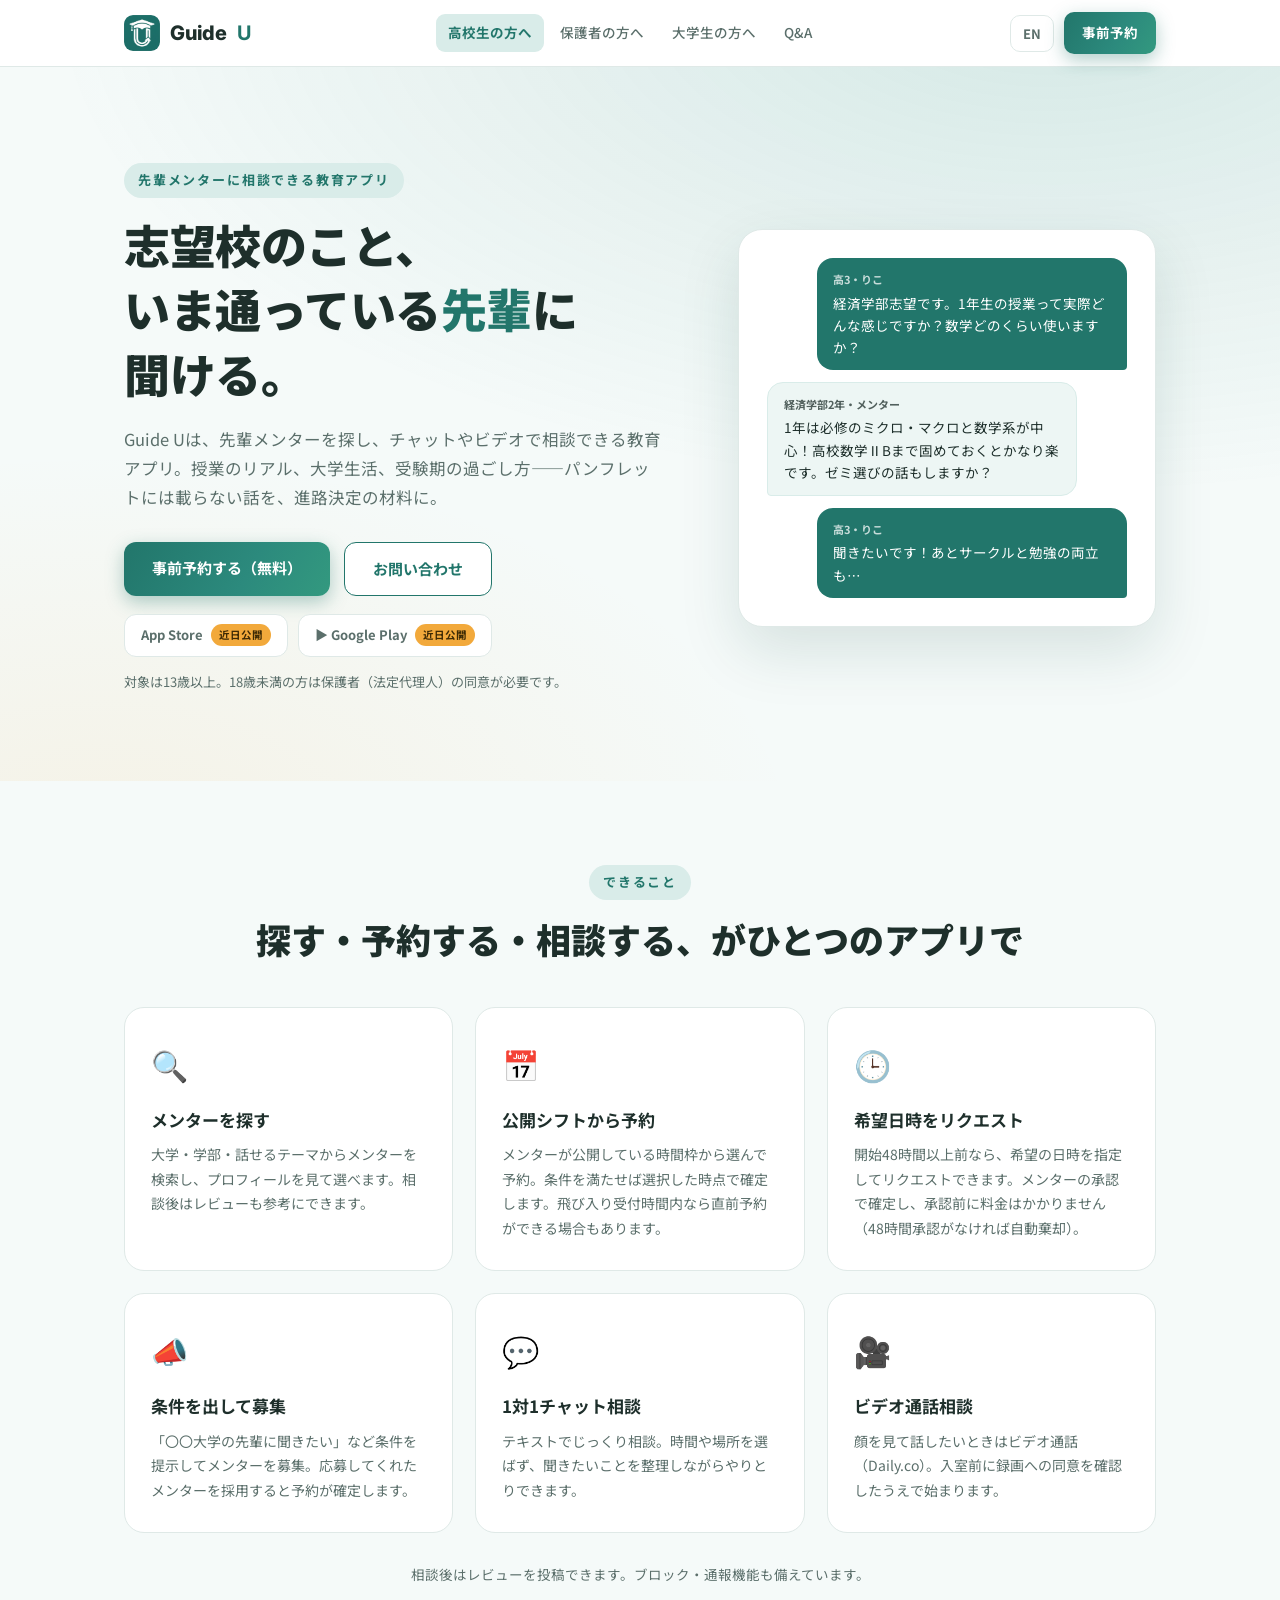
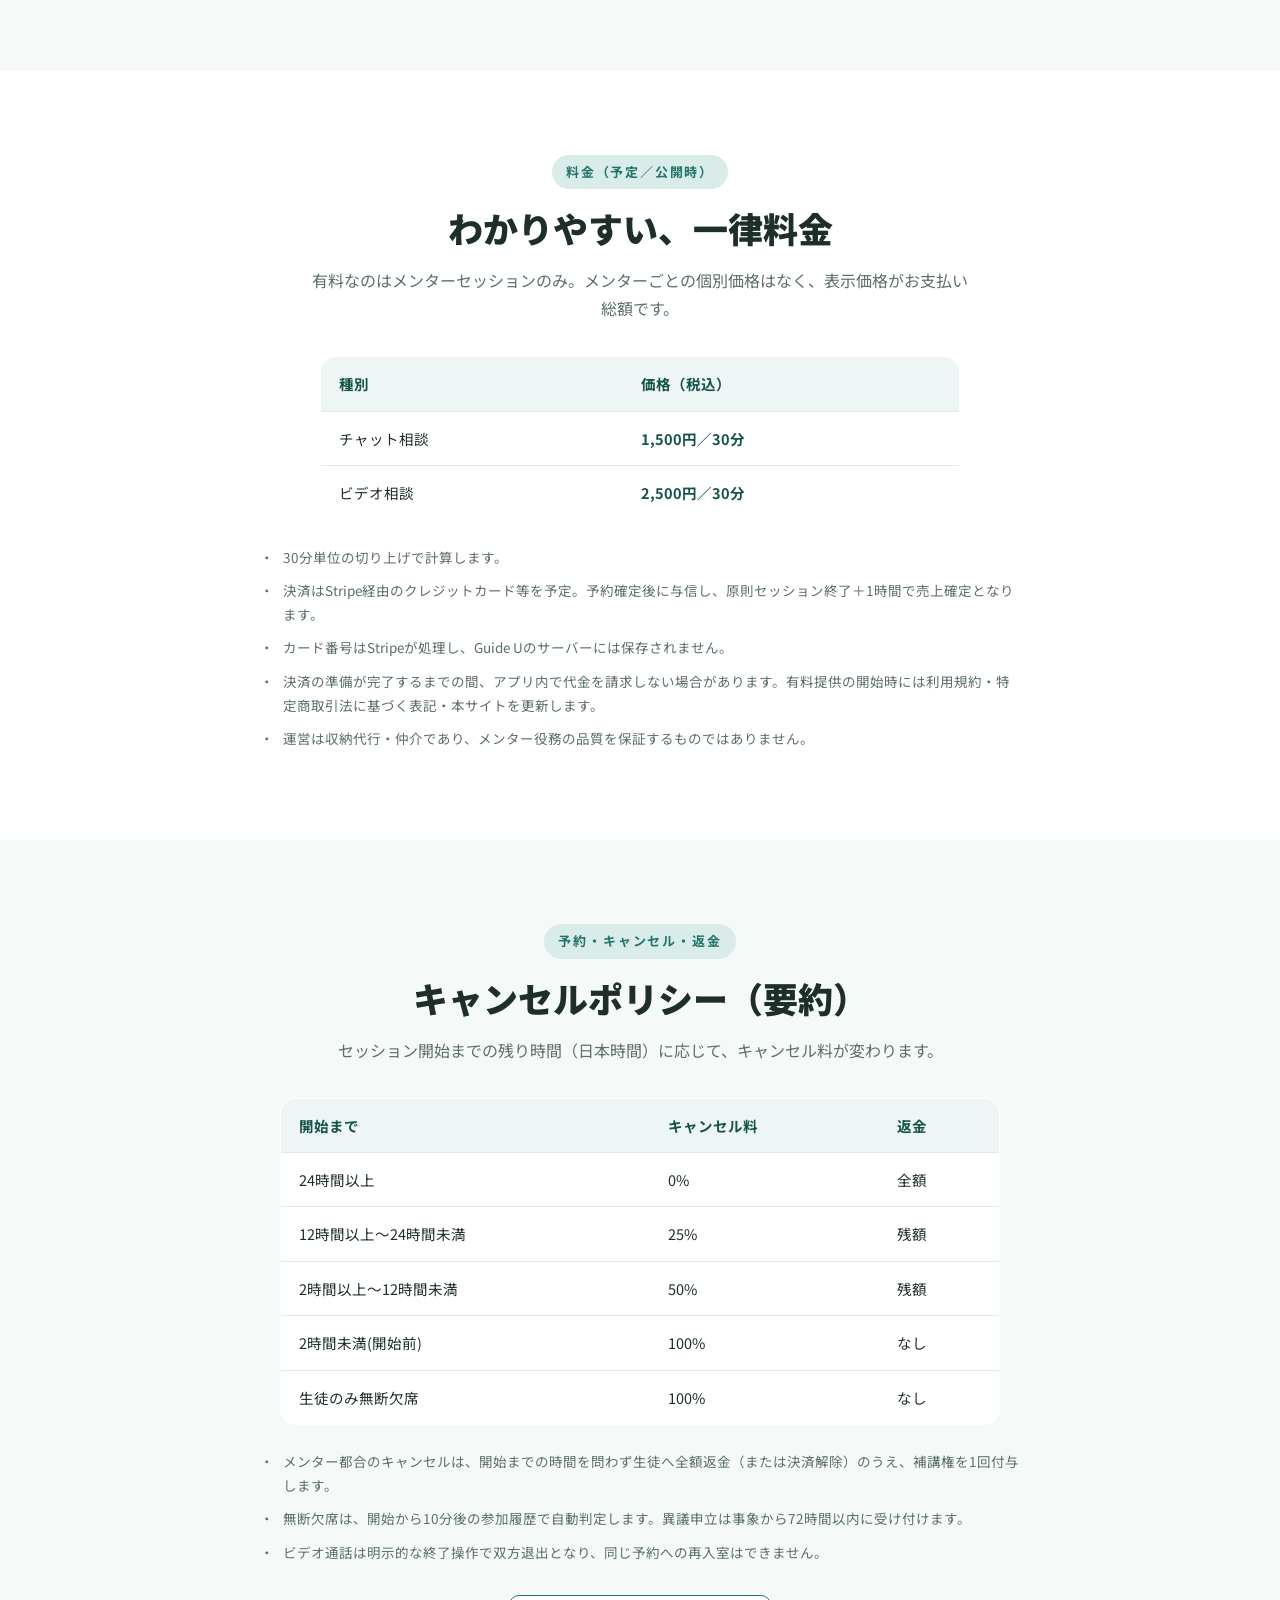
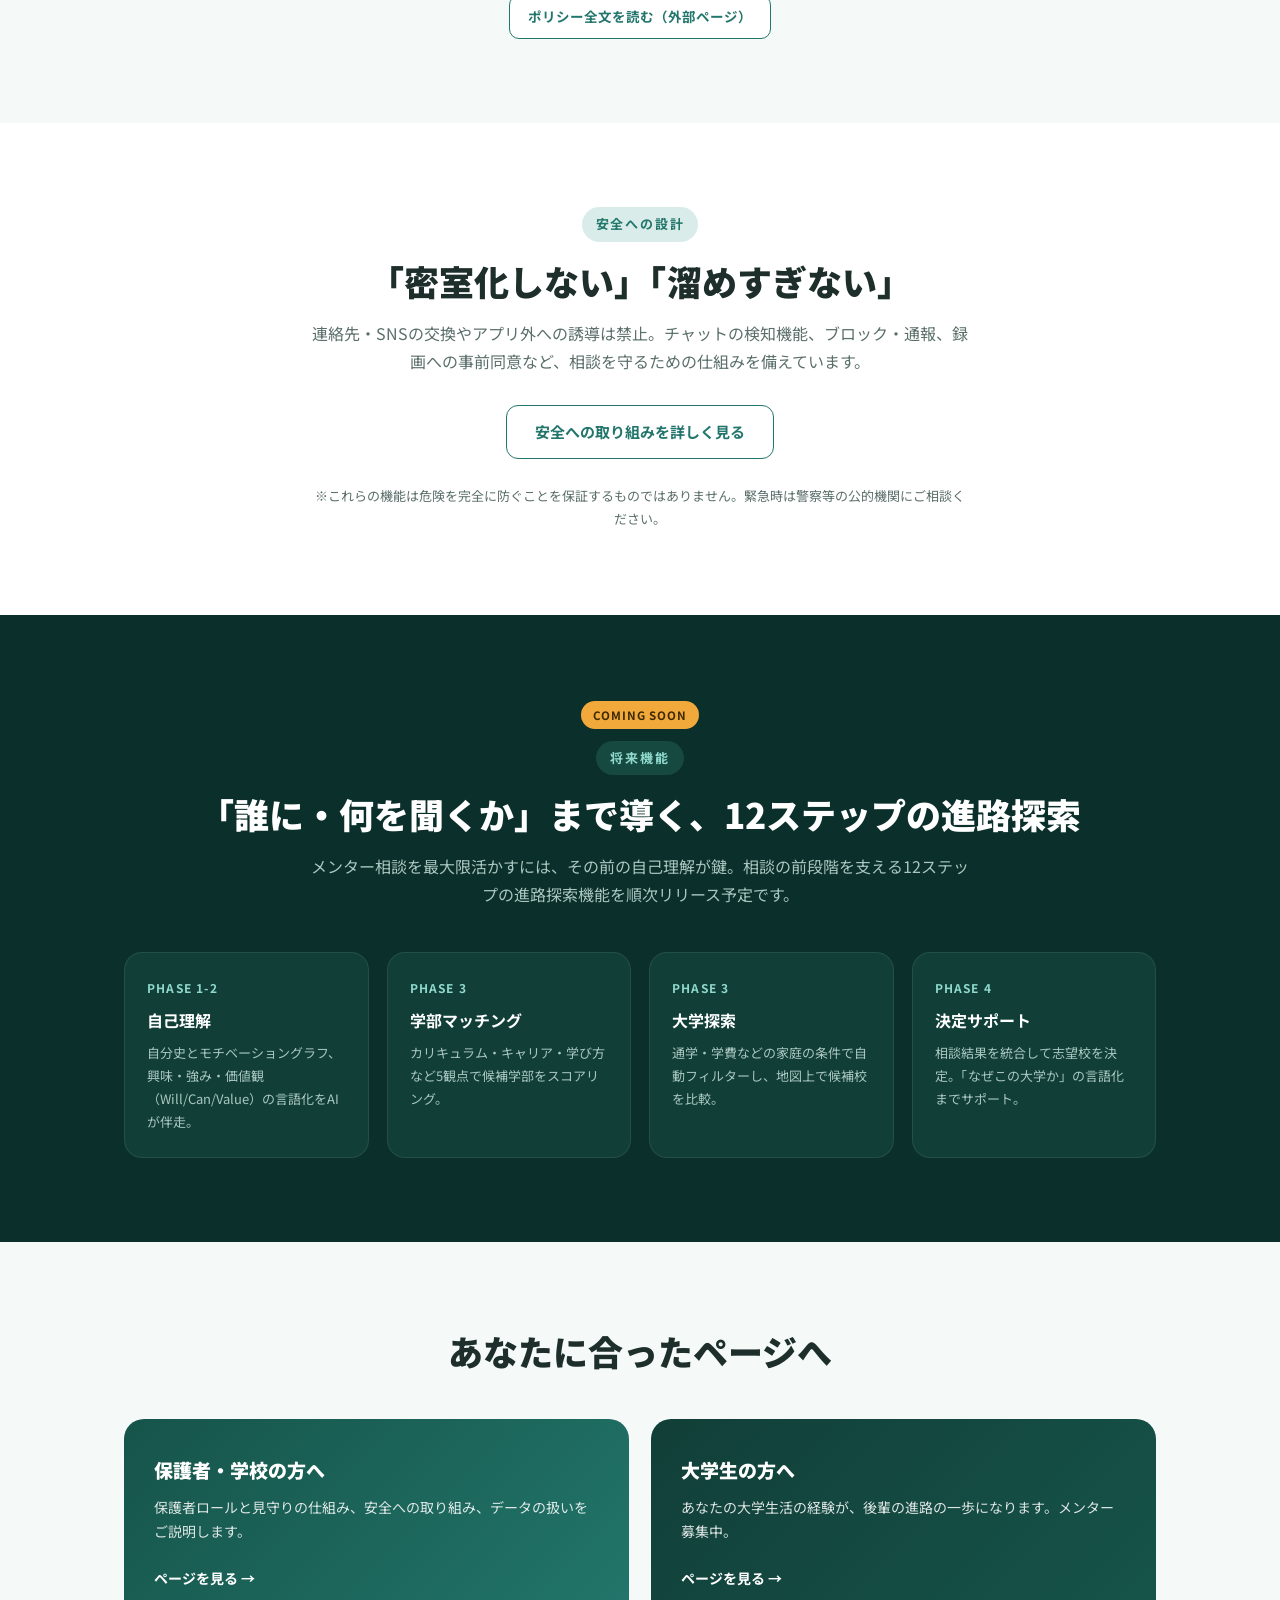
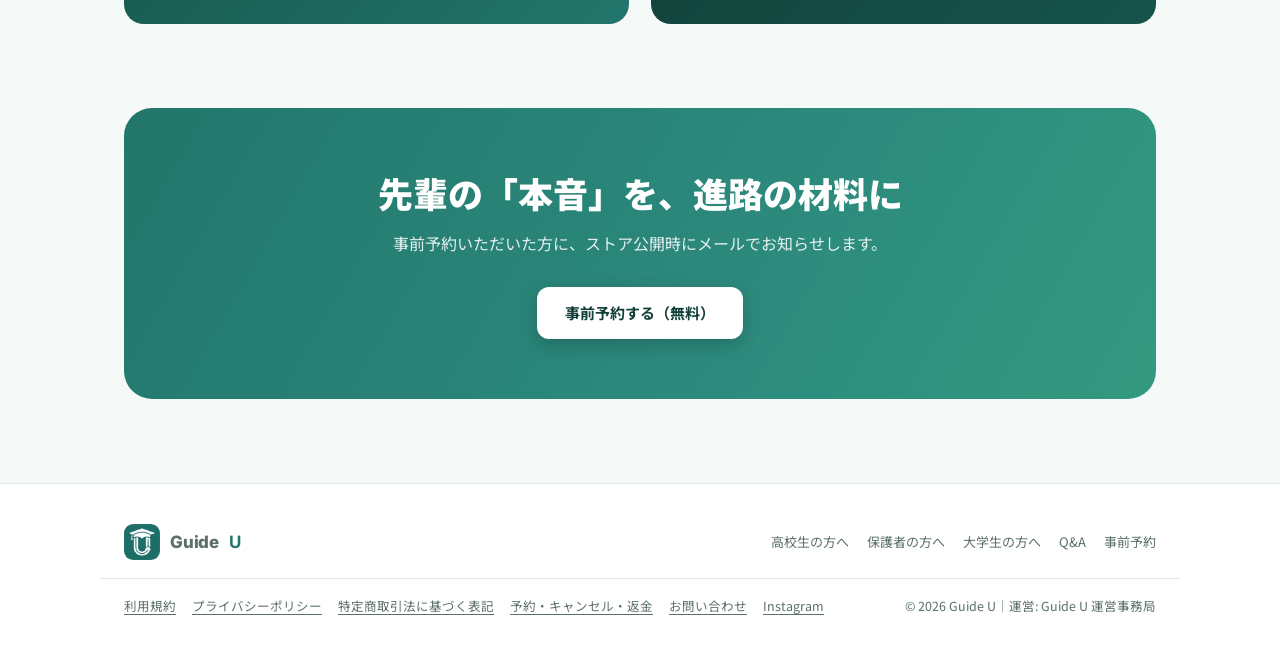
==== index.html @ 827cbf78 "Update index.html" ====
<!DOCTYPE html>
<html lang="ja">
<head>
<meta charset="UTF-8">
<meta name="viewport" content="width=device-width, initial-scale=1.0">
<title>Guide U — 先輩メンターに、チャットやビデオで相談できる</title>
<meta name="description" content="Guide Uは、先輩メンターを探し、チャットやビデオで相談できる教育アプリ。志望校のリアルを、いま通っている先輩に聞ける。">
<link rel="icon" href="assets/icon.png">
<link rel="preconnect" href="https://fonts.googleapis.com">
<link href="https://fonts.googleapis.com/css2?family=Inter:wght@400;600;700;800&family=Noto+Sans+JP:wght@400;500;700;900&display=swap" rel="stylesheet">
<link rel="stylesheet" href="assets/site.css">
<script src="assets/config.js"></script>
<style>
.chat{display:flex;flex-direction:column;gap:12px}
.bubble{max-width:86%;padding:12px 16px;border-radius:16px;font-size:13.5px;line-height:1.65}
.bubble.q{align-self:flex-end;background:var(--teal);color:#fff;border-bottom-right-radius:4px}
.bubble.a{align-self:flex-start;background:var(--teal-50);border:1px solid var(--teal-100);border-bottom-left-radius:4px}
.bubble .who{display:block;font-size:11px;font-weight:700;margin-bottom:3px;opacity:.75}
.audience{display:grid;grid-template-columns:1fr 1fr;gap:22px;margin-top:44px;text-align:left}
.aud-card{border-radius:20px;padding:34px 30px;color:#fff;display:flex;flex-direction:column;gap:8px;transition:.2s}
.aud-card:hover{transform:translateY(-4px)}
.aud-card h3{font-size:19px;font-weight:900}
.aud-card p{font-size:14px;opacity:.85;margin-bottom:14px}
.aud-card .go{font-weight:700;font-size:14px;margin-top:auto}
@media(max-width:700px){.audience{grid-template-columns:1fr}}
</style>
</head>
<body>

<nav>
  <div class="nav-in">
    <a href="index.html" class="logo"><img src="assets/icon.png" alt="Guide U" onerror="this.style.display='none'">Guide <b>U</b></a>
    <div class="nav-links">
      <a href="index.html" class="current" data-i18n="nav_student">高校生の方へ</a>
      <a href="parents.html" data-i18n="nav_parent">保護者の方へ</a>
      <a href="mentor.html" data-i18n="nav_mentor">大学生の方へ</a>
      <a href="faq.html" data-i18n="nav_faq">Q&amp;A</a>
    </div>
    <div class="nav-cta">
      <button class="lang-btn" id="langToggle" onclick="toggleLang()">EN</button>
      <a href="register.html" class="btn btn-primary btn-sm" data-i18n="nav_register">事前予約</a>
    </div>
  </div>
</nav>

<header class="hero">
  <div class="wrap hero-grid">
    <div>
      <span class="kicker" data-i18n="hero_kicker">先輩メンターに相談できる教育アプリ</span>
      <h1 data-i18n="hero_title">志望校のこと、<br>いま通っている<em>先輩</em>に<br>聞ける。</h1>
      <p class="sub" data-i18n="hero_sub">Guide Uは、先輩メンターを探し、チャットやビデオで相談できる教育アプリ。授業のリアル、大学生活、受験期の過ごし方——パンフレットには載らない話を、進路決定の材料に。</p>
      <div class="hero-btns">
        <a href="register.html" class="btn btn-primary" data-i18n="hero_cta1">事前予約する（無料）</a>
        <a href="#" data-form="qa" class="btn btn-ghost" data-i18n="hero_cta2">お問い合わせ</a>
      </div>
      <div class="store-chips">
        <span class="store-chip"> App Store<span class="soon" data-i18n="soon1">近日公開</span></span>
        <span class="store-chip">▶ Google Play<span class="soon" data-i18n="soon2">近日公開</span></span>
      </div>
      <p class="hero-note" data-i18n="hero_note">対象は13歳以上。18歳未満の方は保護者（法定代理人）の同意が必要です。</p>
    </div>
    <div class="hero-visual">
      <div class="chat">
        <div class="bubble q"><span class="who" data-i18n="ch_q1w">高3・りこ</span><span data-i18n="ch_q1">経済学部志望です。1年生の授業って実際どんな感じですか？数学どのくらい使いますか？</span></div>
        <div class="bubble a"><span class="who" data-i18n="ch_a1w">経済学部2年・メンター</span><span data-i18n="ch_a1">1年は必修のミクロ・マクロと数学系が中心！高校数学ⅡBまで固めておくとかなり楽です。ゼミ選びの話もしますか？</span></div>
        <div class="bubble q"><span class="who" data-i18n="ch_q2w">高3・りこ</span><span data-i18n="ch_q2">聞きたいです！あとサークルと勉強の両立も…</span></div>
      </div>
    </div>
  </div>
</header>

<section id="features">
  <div class="wrap center">
    <span class="kicker" data-i18n="ft_kicker">できること</span>
    <h2 data-i18n="ft_title">探す・予約する・相談する、がひとつのアプリで</h2>
    <div class="cards">
      <div class="card"><div class="ico">🔍</div><h3 data-i18n="ft1_t">メンターを探す</h3><p data-i18n="ft1_b">大学・学部・話せるテーマからメンターを検索し、プロフィールを見て選べます。相談後はレビューも参考にできます。</p></div>
      <div class="card"><div class="ico">📅</div><h3 data-i18n="ft2_t">公開シフトから予約</h3><p data-i18n="ft2_b">メンターが公開している時間枠から選んで予約。条件を満たせば選択した時点で確定します。飛び入り受付時間内なら直前予約ができる場合もあります。</p></div>
      <div class="card"><div class="ico">🕒</div><h3 data-i18n="ft3_t">希望日時をリクエスト</h3><p data-i18n="ft3_b">開始48時間以上前なら、希望の日時を指定してリクエストできます。メンターの承認で確定し、承認前に料金はかかりません（48時間承認がなければ自動棄却）。</p></div>
      <div class="card"><div class="ico">📣</div><h3 data-i18n="ft4_t">条件を出して募集</h3><p data-i18n="ft4_b">「〇〇大学の先輩に聞きたい」など条件を提示してメンターを募集。応募してくれたメンターを採用すると予約が確定します。</p></div>
      <div class="card"><div class="ico">💬</div><h3 data-i18n="ft5_t">1対1チャット相談</h3><p data-i18n="ft5_b">テキストでじっくり相談。時間や場所を選ばず、聞きたいことを整理しながらやりとりできます。</p></div>
      <div class="card"><div class="ico">🎥</div><h3 data-i18n="ft6_t">ビデオ通話相談</h3><p data-i18n="ft6_b">顔を見て話したいときはビデオ通話（Daily.co）。入室前に録画への同意を確認したうえで始まります。</p></div>
    </div>
    <p class="lead center" style="margin:30px auto 0;font-size:13.5px" data-i18n="ft_note">相談後はレビューを投稿できます。ブロック・通報機能も備えています。</p>
  </div>
</section>

<section id="pricing" style="background:#fff">
  <div class="wrap center">
    <span class="kicker" data-i18n="pr_kicker">料金（予定／公開時）</span>
    <h2 data-i18n="pr_title">わかりやすい、一律料金</h2>
    <p class="lead" data-i18n="pr_lead">有料なのはメンターセッションのみ。メンターごとの個別価格はなく、表示価格がお支払い総額です。</p>
    <div class="tbl-wrap" style="max-width:640px;margin-left:auto;margin-right:auto">
      <table class="tbl">
        <tr><th data-i18n="pr_h1">種別</th><th data-i18n="pr_h2">価格（税込）</th></tr>
        <tr><td data-i18n="pr_r1">チャット相談</td><td class="em" data-i18n="pr_r1v">1,500円／30分</td></tr>
        <tr><td data-i18n="pr_r2">ビデオ相談</td><td class="em" data-i18n="pr_r2v">2,500円／30分</td></tr>
      </table>
    </div>
    <ul class="notes">
      <li data-i18n="pr_n1">30分単位の切り上げで計算します。</li>
      <li data-i18n="pr_n2">決済はStripe経由のクレジットカード等を予定。予約確定後に与信し、原則セッション終了＋1時間で売上確定となります。</li>
      <li data-i18n="pr_n3">カード番号はStripeが処理し、Guide Uのサーバーには保存されません。</li>
      <li data-i18n="pr_n4">決済の準備が完了するまでの間、アプリ内で代金を請求しない場合があります。有料提供の開始時には利用規約・特定商取引法に基づく表記・本サイトを更新します。</li>
      <li data-i18n="pr_n5">運営は収納代行・仲介であり、メンター役務の品質を保証するものではありません。</li>
    </ul>
  </div>
</section>

<section id="cancel">
  <div class="wrap center">
    <span class="kicker" data-i18n="cn_kicker">予約・キャンセル・返金</span>
    <h2 data-i18n="cn_title">キャンセルポリシー（要約）</h2>
    <p class="lead" data-i18n="cn_lead">セッション開始までの残り時間（日本時間）に応じて、キャンセル料が変わります。</p>
    <div class="tbl-wrap" style="max-width:720px;margin-left:auto;margin-right:auto">
      <table class="tbl">
        <tr><th data-i18n="cn_h1">開始まで</th><th data-i18n="cn_h2">キャンセル料</th><th data-i18n="cn_h3">返金</th></tr>
        <tr><td data-i18n="cn_r1">24時間以上</td><td data-i18n="cn_r1a">0%</td><td data-i18n="cn_r1b">全額</td></tr>
        <tr><td data-i18n="cn_r2">12時間以上〜24時間未満</td><td data-i18n="cn_r2a">25%</td><td data-i18n="cn_r2b">残額</td></tr>
        <tr><td data-i18n="cn_r3">2時間以上〜12時間未満</td><td data-i18n="cn_r3a">50%</td><td data-i18n="cn_r3b">残額</td></tr>
        <tr><td data-i18n="cn_r4">2時間未満(開始前)</td><td data-i18n="cn_r4a">100%</td><td data-i18n="cn_r4b">なし</td></tr>
        <tr><td data-i18n="cn_r5">生徒のみ無断欠席</td><td data-i18n="cn_r5a">100%</td><td data-i18n="cn_r5b">なし</td></tr>
      </table>
    </div>
    <ul class="notes">
      <li data-i18n="cn_n1">メンター都合のキャンセルは、開始までの時間を問わず生徒へ全額返金（または決済解除）のうえ、補講権を1回付与します。</li>
      <li data-i18n="cn_n2">無断欠席は、開始から10分後の参加履歴で自動判定します。異議申立は事象から72時間以内に受け付けます。</li>
      <li data-i18n="cn_n3">ビデオ通話は明示的な終了操作で双方退出となり、同じ予約への再入室はできません。</li>
    </ul>
    <div style="margin-top:26px">
      <a href="#" data-form="booking" class="btn btn-ghost btn-sm" data-i18n="cn_link">ポリシー全文を読む（外部ページ）</a>
    </div>
  </div>
</section>

<section id="safety-brief" style="background:#fff">
  <div class="wrap center">
    <span class="kicker" data-i18n="sf_kicker">安全への設計</span>
    <h2 data-i18n="sf_title">「密室化しない」「溜めすぎない」</h2>
    <p class="lead" data-i18n="sf_lead">連絡先・SNSの交換やアプリ外への誘導は禁止。チャットの検知機能、ブロック・通報、録画への事前同意など、相談を守るための仕組みを備えています。</p>
    <div style="margin-top:30px">
      <a href="parents.html#safety" class="btn btn-ghost" data-i18n="sf_link">安全への取り組みを詳しく見る</a>
    </div>
    <p class="lead center" style="margin:26px auto 0;font-size:13px" data-i18n="sf_note">※これらの機能は危険を完全に防ぐことを保証するものではありません。緊急時は警察等の公的機関にご相談ください。</p>
  </div>
</section>

<section class="future on-dark" id="future">
  <div class="wrap center">
    <span class="future-badge">COMING SOON</span><br>
    <span class="kicker" data-i18n="fu_kicker">将来機能</span>
    <h2 data-i18n="fu_title">「誰に・何を聞くか」まで導く、12ステップの進路探索</h2>
    <p class="lead" data-i18n="fu_lead">メンター相談を最大限活かすには、その前の自己理解が鍵。相談の前段階を支える12ステップの進路探索機能を順次リリース予定です。</p>
    <div class="fgrid">
      <div class="fitem"><div class="tag">PHASE 1-2</div><h3 data-i18n="fu1_t">自己理解</h3><p data-i18n="fu1_b">自分史とモチベーショングラフ、興味・強み・価値観（Will/Can/Value）の言語化をAIが伴走。</p></div>
      <div class="fitem"><div class="tag">PHASE 3</div><h3 data-i18n="fu2_t">学部マッチング</h3><p data-i18n="fu2_b">カリキュラム・キャリア・学び方など5観点で候補学部をスコアリング。</p></div>
      <div class="fitem"><div class="tag">PHASE 3</div><h3 data-i18n="fu3_t">大学探索</h3><p data-i18n="fu3_b">通学・学費などの家庭の条件で自動フィルターし、地図上で候補校を比較。</p></div>
      <div class="fitem"><div class="tag">PHASE 4</div><h3 data-i18n="fu4_t">決定サポート</h3><p data-i18n="fu4_b">相談結果を統合して志望校を決定。「なぜこの大学か」の言語化までサポート。</p></div>
    </div>
  </div>
</section>

<section id="audience">
  <div class="wrap center">
    <h2 data-i18n="aud_title">あなたに合ったページへ</h2>
    <div class="audience">
      <a href="parents.html" class="aud-card" style="background:linear-gradient(135deg,#16544a,#22766B)">
        <h3 data-i18n="aud1_t">保護者・学校の方へ</h3>
        <p data-i18n="aud1_b">保護者ロールと見守りの仕組み、安全への取り組み、データの扱いをご説明します。</p>
        <span class="go" data-i18n="aud_go">ページを見る →</span>
      </a>
      <a href="mentor.html" class="aud-card" style="background:linear-gradient(135deg,#113f38,#16544a)">
        <h3 data-i18n="aud2_t">大学生の方へ</h3>
        <p data-i18n="aud2_b">あなたの大学生活の経験が、後輩の進路の一歩になります。メンター募集中。</p>
        <span class="go" data-i18n="aud_go2">ページを見る →</span>
      </a>
    </div>
  </div>
</section>

<section style="padding-top:0">
  <div class="wrap">
    <div class="cta-band">
      <h2 data-i18n="cta_title">先輩の「本音」を、進路の材料に</h2>
      <p data-i18n="cta_sub">事前予約いただいた方に、ストア公開時にメールでお知らせします。</p>
      <a href="register.html" class="btn btn-white" data-i18n="cta_btn">事前予約する（無料）</a>
    </div>
  </div>
</section>

<footer>
  <div class="wrap foot">
    <div class="logo" style="font-size:17px"><img src="assets/icon.png" alt="" onerror="this.style.display='none'">Guide <b>U</b></div>
    <div class="foot-links">
      <a href="index.html" data-i18n="f_student">高校生の方へ</a>
      <a href="parents.html" data-i18n="f_parent">保護者の方へ</a>
      <a href="mentor.html" data-i18n="f_mentor">大学生の方へ</a>
      <a href="faq.html">Q&amp;A</a>
      <a href="register.html" data-i18n="f_register">事前予約</a>
    </div>
  </div>
  <div class="foot-legal">
    <div class="links">
      <a href="#" data-form="terms" data-i18n="l_terms">利用規約</a>
      <a href="#" data-form="privacy" data-i18n="l_privacy">プライバシーポリシー</a>
      <a href="#" data-form="tokusho" data-i18n="l_tokusho">特定商取引法に基づく表記</a>
      <a href="#" data-form="booking" data-i18n="l_booking">予約・キャンセル・返金</a>
      <a href="#" data-form="qa" data-i18n="l_contact">お問い合わせ</a>
      <a href="#" data-form="instagram">Instagram</a>
    </div>
    <div data-i18n="f_c">© 2026 Guide U｜運営: Guide U 運営事務局</div>
  </div>
</footer>

<script>
window.I18N_EN = {
  nav_student:"For Students", nav_parent:"For Parents", nav_mentor:"For Mentors", nav_faq:"Q&A", nav_register:"Pre-register",
  hero_kicker:"An education app for consulting senpai mentors",
  hero_title:"Ask someone who's<br><em>actually there</em> —<br>about your dream school.",
  hero_sub:"Guide U is an education app for finding senpai mentors and consulting them by chat or video. Real classes, campus life, exam season — the stories brochures never tell, as material for your decision.",
  hero_cta1:"Pre-register (free)", hero_cta2:"Contact us",
  soon1:"Coming soon", soon2:"Coming soon",
  hero_note:"For ages 13+. Users under 18 need the consent of a parent or legal guardian.",
  ch_q1w:"Riko · Grade 12", ch_q1:"I want to study economics. What are first-year classes really like? How much math do you use?",
  ch_a1w:"Econ major, 2nd year · Mentor", ch_a1:"First year is mostly required micro/macro and math courses! Solid high-school math will make it much easier. Want to hear about choosing a seminar too?",
  ch_q2w:"Riko · Grade 12", ch_q2:"Yes please! And how you balance clubs and studying…",
  ft_kicker:"What you can do",
  ft_title:"Find, book, and consult — all in one app",
  ft1_t:"Find a mentor", ft1_b:"Search mentors by university, faculty, and topics, browse profiles, and check reviews from past consultations.",
  ft2_t:"Book from open slots", ft2_b:"Pick from time slots mentors have published. If conditions are met, your booking is confirmed the moment you select. Last-minute booking may be possible during walk-in hours.",
  ft3_t:"Request your own time", ft3_b:"48+ hours before the start, you can request a specific date and time. It's confirmed when the mentor approves — no charge before approval (auto-declined if unapproved for 48 hours).",
  ft4_t:"Post a request", ft4_b:"State your conditions — e.g. “I want to hear from a senpai at X University” — and recruit mentors. Hiring an applicant confirms the booking.",
  ft5_t:"1-on-1 chat", ft5_b:"Take your time consulting over text — anywhere, anytime, organizing your questions as you go.",
  ft6_t:"Video consultations", ft6_b:"When you want to talk face to face, use video calls (Daily.co). Calls start only after recording consent is confirmed before entry.",
  ft_note:"After a session you can post a review. Block and report functions are also built in.",
  pr_kicker:"Pricing (planned / at launch)",
  pr_title:"Simple, flat pricing",
  pr_lead:"Only mentor sessions are paid. There are no per-mentor prices, and the displayed price is the total you pay.",
  pr_h1:"Type", pr_h2:"Price (tax incl.)",
  pr_r1:"Chat consultation", pr_r1v:"¥1,500 / 30 min",
  pr_r2:"Video consultation", pr_r2v:"¥2,000 / 30 min",
  pr_n1:"Time is billed in 30-minute units, rounded up.",
  pr_n2:"Payment is planned via Stripe (credit card etc.). Authorization occurs after booking confirmation; the charge is finalized about 1 hour after the session ends, as a rule.",
  pr_n3:"Card numbers are processed by Stripe and never stored on Guide U servers.",
  pr_n4:"Until payment processing is ready, we may not charge fees in the app. When paid service begins, the Terms, the Commercial Transactions Act disclosure, and this site will be updated.",
  pr_n5:"Guide U acts as a payment collection agent and intermediary, and does not guarantee the quality of mentors' services.",
  cn_kicker:"Booking, cancellation & refunds",
  cn_title:"Cancellation policy (summary)",
  cn_lead:"Cancellation fees depend on the time remaining before the session starts (Japan time).",
  cn_h1:"Before start", cn_h2:"Cancellation fee", cn_h3:"Refund",
  cn_r1:"24 hours or more", cn_r1a:"0%", cn_r1b:"Full refund",
  cn_r2:"12 to 24 hours", cn_r2a:"25%", cn_r2b:"Remainder",
  cn_r3:"2 to 12 hours", cn_r3a:"50%", cn_r3b:"Remainder",
  cn_r4:"Under 2 hours (before start)", cn_r4a:"100%", cn_r4b:"None",
  cn_r5:"Student no-show", cn_r5a:"100%", cn_r5b:"None",
  cn_n1:"If a mentor cancels for their own reasons, the student receives a full refund (or payment release) plus one make-up session credit, regardless of how close to the start time.",
  cn_n2:"No-shows are determined automatically from attendance records 10 minutes after the start time. Disputes are accepted within 72 hours of the event.",
  cn_n3:"Video calls end for both parties with an explicit end action; re-entry to the same booking is not possible.",
  cn_link:"Read the full policy (external page)",
  sf_kicker:"Designed for safety",
  sf_title:"No closed rooms. No hoarding data.",
  sf_lead:"Exchanging contact details or SNS accounts and taking things outside the app are prohibited. Chat detection, block & report, and prior consent for recording help protect every consultation.",
  sf_link:"See our safety measures in detail",
  sf_note:"* These features do not guarantee complete prevention of harm. In an emergency, contact the police or other public authorities.",
  fu_kicker:"Future features",
  fu_title:"A 12-step journey that guides you to “who to ask, and what”",
  fu_lead:"Knowing yourself is the key to getting the most out of mentor consultations. A 12-step exploration feature supporting everything before the conversation is planned for phased release.",
  fu1_t:"Self-understanding", fu1_b:"Personal history, motivation graphs, and putting interests, strengths and values (Will/Can/Value) into words — with AI alongside.",
  fu2_t:"Major matching", fu2_b:"Score candidate faculties on 5 dimensions including curriculum, careers, and learning style.",
  fu3_t:"University exploration", fu3_b:"Auto-filter by family constraints like commute and tuition, and compare candidates on a map.",
  fu4_t:"Decision support", fu4_b:"Integrate what you learned from mentors, decide — and put “why this university” into your own words.",
  aud_title:"Find your page",
  aud1_t:"For parents & schools", aud1_b:"The parent role, monitoring options, safety measures, and how we handle data.",
  aud_go:"View page →",
  aud2_t:"For university students", aud2_b:"Your campus experience can become someone's first step. We're recruiting mentors.",
  aud_go2:"View page →",
  cta_title:"Turn honest answers into your next step",
  cta_sub:"Pre-register and we'll email you when the app hits the stores.",
  cta_btn:"Pre-register (free)",
  f_student:"For Students", f_parent:"For Parents", f_mentor:"For Mentors", f_register:"Pre-register",
  l_terms:"Terms of Service", l_privacy:"Privacy Policy", l_tokusho:"Commercial Transactions Act", l_booking:"Booking & Refund Policy", l_contact:"Contact",
  f_c:"© 2026 Guide U | Operated by the Guide U Team"
};
</script>
<script src="assets/site.js"></script>
</body>
</html>
---- assets/site.css ----
/* Guide U 共通スタイル — アプリアイコンのティールに合わせたカラーテーマ */
:root{
  --teal-950:#0b2f2a;
  --teal-900:#113f38;
  --teal-800:#16544a;
  --teal:#22766B;          /* アイコンのベースカラー */
  --teal-600:#2c8a7d;
  --teal-100:#d9ece9;
  --teal-50:#edf6f4;
  --amber:#f2a93b;
  --bg:#f5faf9;
  --card:#ffffff;
  --text:#1e2f2b;
  --muted:#5b6f6b;
  --line:#dfe9e7;
  --grad:linear-gradient(120deg,#22766B 0%,#2c8a7d 60%,#33997f 100%);
}
*{margin:0;padding:0;box-sizing:border-box}
html{scroll-behavior:smooth}
body{font-family:'Noto Sans JP','Inter',sans-serif;color:var(--text);background:var(--bg);line-height:1.75}
a{text-decoration:none;color:inherit}
img{max-width:100%}
.wrap{max-width:1080px;margin:0 auto;padding:0 24px}
section{padding:84px 0}
h2{font-size:clamp(25px,4vw,35px);font-weight:900;line-height:1.4}
.kicker{display:inline-block;font-size:13px;font-weight:700;letter-spacing:.14em;color:var(--teal);background:var(--teal-100);padding:6px 14px;border-radius:999px;margin-bottom:14px}
.lead{color:var(--muted);margin-top:14px;max-width:660px}
.center{text-align:center}
.center .lead{margin-left:auto;margin-right:auto}

/* nav */
nav{position:sticky;top:0;z-index:50;background:rgba(255,255,255,.93);backdrop-filter:blur(10px);border-bottom:1px solid var(--line)}
.nav-in{max-width:1080px;margin:0 auto;padding:0 24px;display:flex;align-items:center;justify-content:space-between;height:66px;gap:12px}
.logo{display:flex;align-items:center;gap:10px;font-family:'Inter','Noto Sans JP',sans-serif;font-weight:800;font-size:20px;letter-spacing:-.01em;flex:none}
.logo img{width:36px;height:36px;border-radius:9px}
.logo b{color:var(--teal)}
.nav-links{display:flex;gap:4px;align-items:center;font-size:13.5px;font-weight:500;color:var(--muted);flex-wrap:wrap}
.nav-links a{padding:7px 12px;border-radius:9px}
.nav-links a:hover{color:var(--teal);background:var(--teal-50)}
.nav-links a.current{color:var(--teal);background:var(--teal-100);font-weight:700}
.nav-cta{display:flex;gap:10px;align-items:center;flex:none}

/* buttons */
.btn{display:inline-block;padding:13px 28px;border-radius:12px;font-weight:700;font-size:15px;transition:.2s;cursor:pointer;border:none;font-family:inherit}
.btn-sm{padding:9px 18px;font-size:13.5px;border-radius:10px}
.btn-primary{background:var(--grad);color:#fff;box-shadow:0 6px 18px rgba(34,118,107,.35)}
.btn-primary:hover{transform:translateY(-2px);box-shadow:0 10px 24px rgba(34,118,107,.45)}
.btn-ghost{background:#fff;color:var(--teal);border:1.5px solid var(--teal)}
.btn-ghost:hover{background:var(--teal-50)}
.btn-white{background:#fff;color:var(--teal-900);box-shadow:0 6px 18px rgba(0,0,0,.2)}
.btn-white:hover{transform:translateY(-2px)}
.lang-btn{background:none;border:1.5px solid var(--line);border-radius:10px;padding:8px 12px;font-size:13px;font-weight:700;color:var(--muted);cursor:pointer;font-family:inherit}
.lang-btn:hover{border-color:var(--teal);color:var(--teal)}

/* hero */
.hero{background:radial-gradient(1000px 500px at 82% -10%,rgba(44,138,125,.16),transparent),radial-gradient(700px 400px at 8% 110%,rgba(242,169,59,.10),transparent);padding:96px 0 88px}
.hero-grid{display:grid;grid-template-columns:1.15fr .85fr;gap:48px;align-items:center}
.hero h1{font-size:clamp(30px,4.8vw,46px);font-weight:900;line-height:1.4;letter-spacing:-.01em}
.hero h1 em{font-style:normal;color:var(--teal)}
.hero p.sub{color:var(--muted);margin:20px 0 30px;font-size:16.5px;max-width:540px}
.hero-btns{display:flex;gap:14px;flex-wrap:wrap}
.hero-note{margin-top:14px;font-size:13px;color:var(--muted)}
.hero-visual{background:var(--card);border:1px solid var(--line);border-radius:24px;padding:28px;box-shadow:0 24px 60px rgba(17,69,61,.13)}

/* cards */
.cards{display:grid;grid-template-columns:repeat(3,1fr);gap:22px;margin-top:44px;text-align:left}
.cards-2{grid-template-columns:repeat(2,1fr)}
.card{background:var(--card);border:1px solid var(--line);border-radius:20px;padding:30px 26px;transition:.2s}
.card:hover{transform:translateY(-4px);box-shadow:0 16px 40px rgba(17,69,61,.10)}
.card .ico{font-size:30px;margin-bottom:14px}
.card h3{font-size:17px;font-weight:700;margin-bottom:8px}
.card p{font-size:14px;color:var(--muted)}

/* numbered flow */
.flow{display:grid;grid-template-columns:repeat(3,1fr);gap:22px;margin-top:44px;text-align:left}
.flow .fcard{background:var(--card);border:1px solid var(--line);border-radius:20px;padding:30px 26px;position:relative}
.flow .num{width:40px;height:40px;border-radius:12px;background:var(--grad);color:#fff;display:grid;place-items:center;font-family:'Inter',sans-serif;font-weight:800;font-size:17px;margin-bottom:16px}
.flow h3{font-size:17px;font-weight:700;margin-bottom:8px}
.flow p{font-size:14px;color:var(--muted)}

/* future / roadmap */
.future{background:var(--teal-950);color:#fff}
.future .kicker{background:rgba(59,168,148,.22);color:#8fd8cb}
.future .lead{color:#a9c6c0}
.future-badge{display:inline-block;font-size:11.5px;font-weight:700;letter-spacing:.08em;background:var(--amber);color:#3d2a05;padding:4px 12px;border-radius:999px;margin-bottom:12px}
.fgrid{display:grid;grid-template-columns:repeat(4,1fr);gap:18px;margin-top:44px;text-align:left}
.fitem{background:var(--teal-900);border:1px solid rgba(255,255,255,.08);border-radius:18px;padding:24px 22px}
.fitem .tag{font-size:12px;font-weight:700;letter-spacing:.1em;color:#8fd8cb;margin-bottom:8px}
.fitem h3{font-size:16px;font-weight:700;margin-bottom:8px}
.fitem p{font-size:13px;color:#a9c6c0}

/* checklist */
ul.check{list-style:none;margin:22px 0 30px}
ul.check li{padding:9px 0;font-size:15px;display:flex;gap:12px;align-items:flex-start}
ul.check li::before{content:"✓";color:var(--teal-600);font-weight:800;flex:none}
.on-dark ul.check li::before{color:#8fd8cb}

/* cta band */
.cta-band{background:var(--grad);border-radius:28px;padding:60px 40px;text-align:center;color:#fff}
.cta-band h2{color:#fff;margin-bottom:12px}
.cta-band p{color:rgba(255,255,255,.88);margin-bottom:30px}

/* faq accordion */
.faq-group{margin-top:40px;text-align:left}
.faq-group h3{font-size:18px;font-weight:900;margin:36px 0 14px;color:var(--teal-800)}
details{background:var(--card);border:1px solid var(--line);border-radius:14px;margin-bottom:10px;overflow:hidden}
details summary{padding:18px 22px;cursor:pointer;font-weight:700;font-size:15px;list-style:none;display:flex;justify-content:space-between;gap:14px;align-items:center}
details summary::-webkit-details-marker{display:none}
details summary::after{content:"＋";color:var(--teal);font-weight:400;flex:none}
details[open] summary::after{content:"−"}
details .a{padding:0 22px 20px;font-size:14px;color:var(--muted)}

/* tables (料金・キャンセル等) */
.tbl-wrap{overflow-x:auto;margin-top:34px}
table.tbl{width:100%;border-collapse:collapse;background:var(--card);border:1px solid var(--line);border-radius:16px;overflow:hidden;font-size:14.5px;text-align:left}
table.tbl th{background:var(--teal-50);color:var(--teal-800);font-weight:700;padding:14px 18px;border-bottom:1px solid var(--line)}
table.tbl td{padding:14px 18px;border-bottom:1px solid var(--line);color:var(--text)}
table.tbl tr:last-child td{border-bottom:none}
table.tbl td.em{font-weight:700;color:var(--teal-800)}
.notes{margin-top:20px;text-align:left;max-width:760px;margin-left:auto;margin-right:auto}
.notes li{font-size:13.5px;color:var(--muted);padding:5px 0;list-style:none;display:flex;gap:9px}
.notes li::before{content:"・";flex:none}

/* app store chips（近日公開） */
.store-chips{display:flex;gap:10px;flex-wrap:wrap;margin-top:18px}
.store-chip{display:inline-flex;align-items:center;gap:8px;border:1.5px solid var(--line);background:#fff;border-radius:12px;padding:9px 16px;font-size:13px;font-weight:700;color:var(--muted)}
.store-chip .soon{font-size:10.5px;font-weight:700;background:var(--amber);color:#3d2a05;padding:2px 8px;border-radius:999px}

footer{border-top:1px solid var(--line);padding:40px 0 32px;font-size:13px;color:var(--muted);background:#fff}
.foot{display:flex;justify-content:space-between;align-items:center;flex-wrap:wrap;gap:14px}
.foot-links{display:flex;gap:18px;flex-wrap:wrap}
.foot-links a:hover{color:var(--teal)}
.foot-legal{max-width:1080px;margin:18px auto 0;padding:16px 24px 0;border-top:1px solid var(--line);display:flex;justify-content:space-between;align-items:center;flex-wrap:wrap;gap:12px;font-size:12.5px}
.foot-legal .links{display:flex;gap:16px;flex-wrap:wrap}
.foot-legal a{text-decoration:underline;text-underline-offset:3px}
.foot-legal a:hover{color:var(--teal)}

@media(max-width:900px){
  .hero-grid{grid-template-columns:1fr}
  .cards,.flow{grid-template-columns:1fr}
  .fgrid{grid-template-columns:repeat(2,1fr)}
  .nav-links{display:none}
  section{padding:60px 0}
}
@media(max-width:520px){.fgrid{grid-template-columns:1fr}}
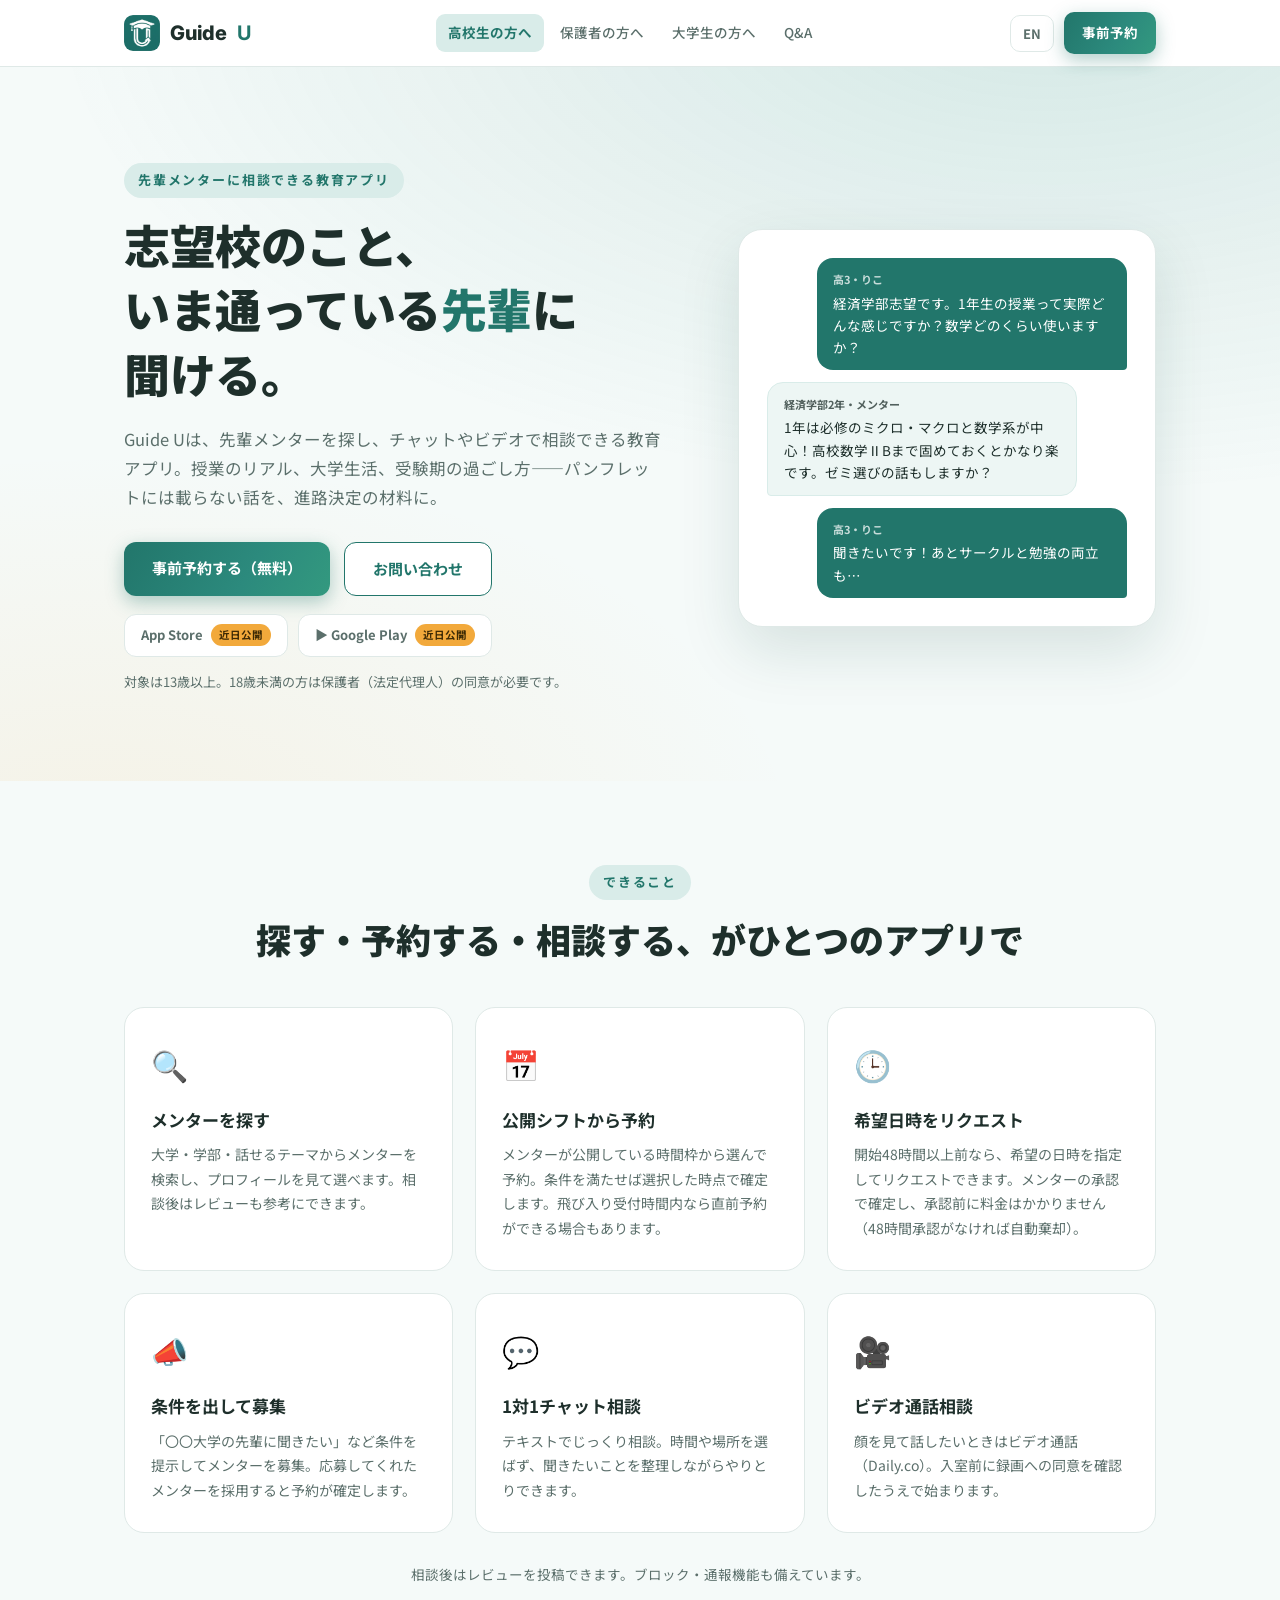
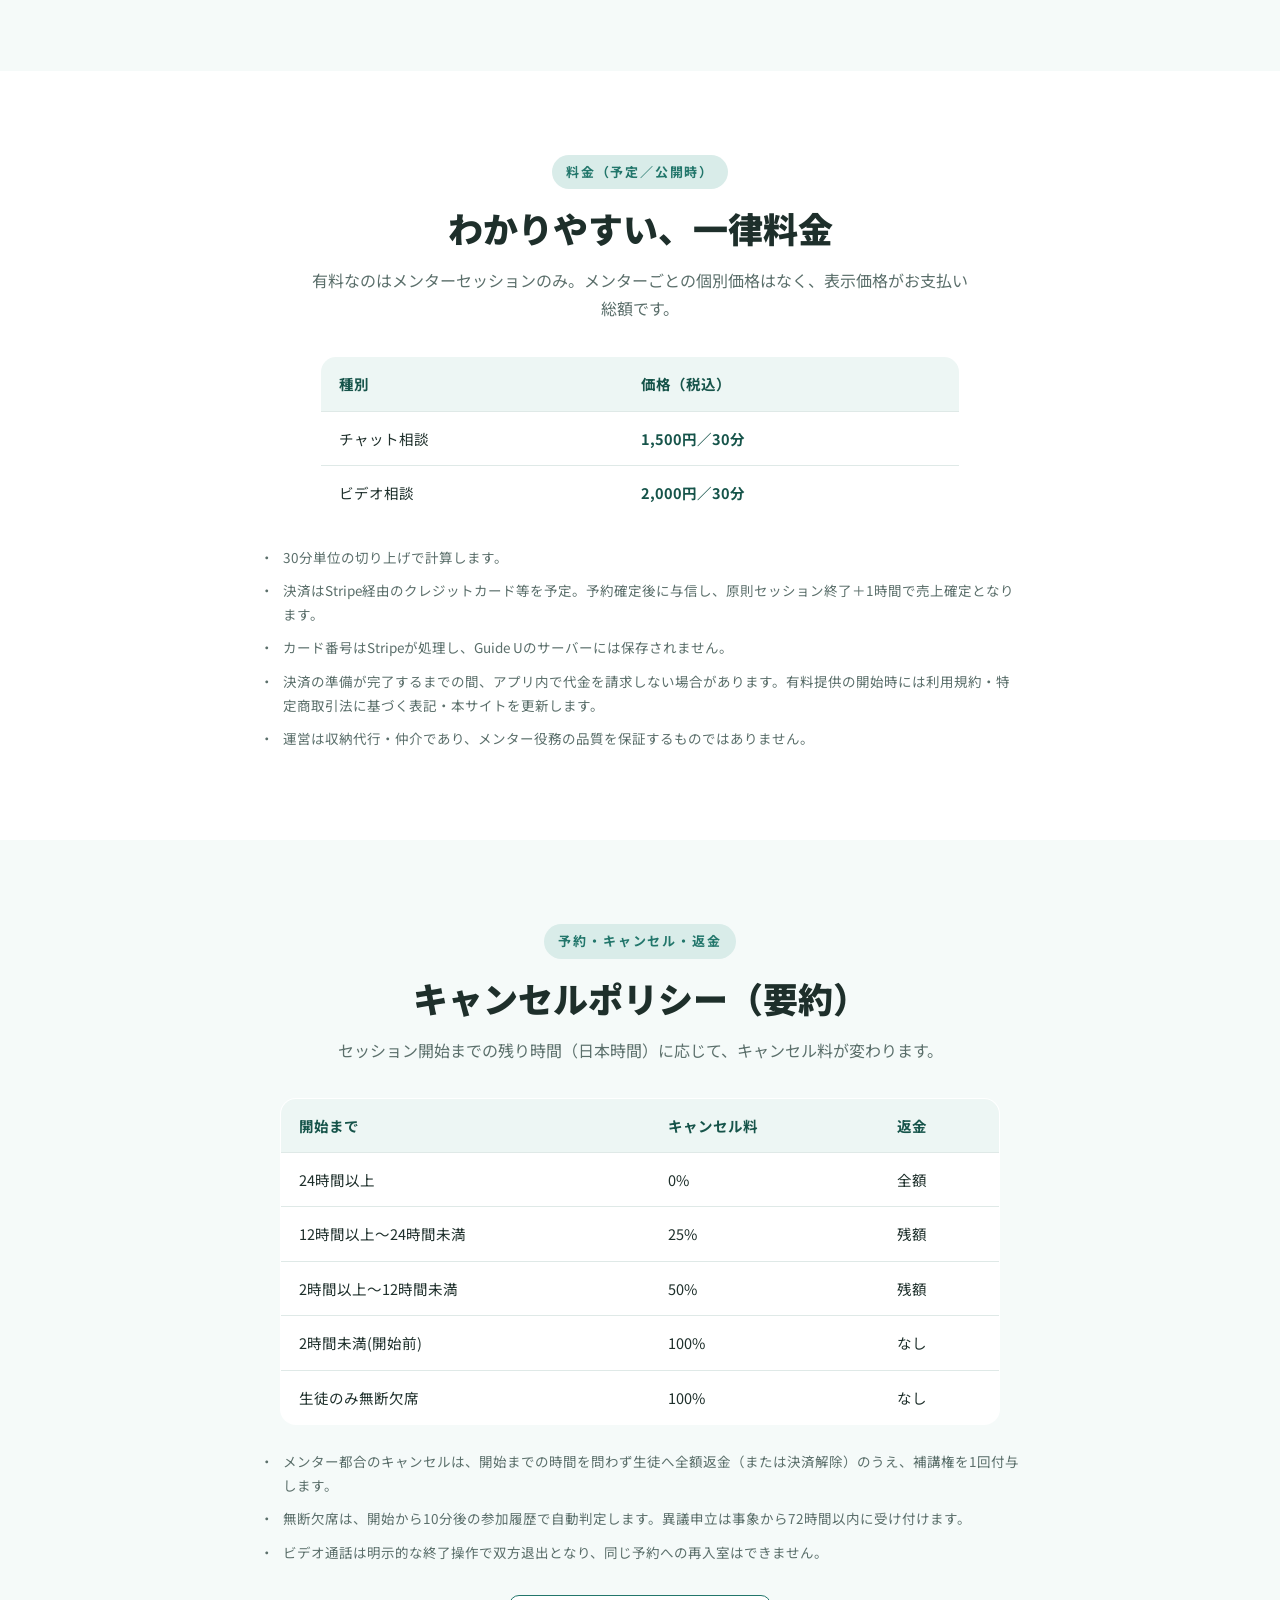
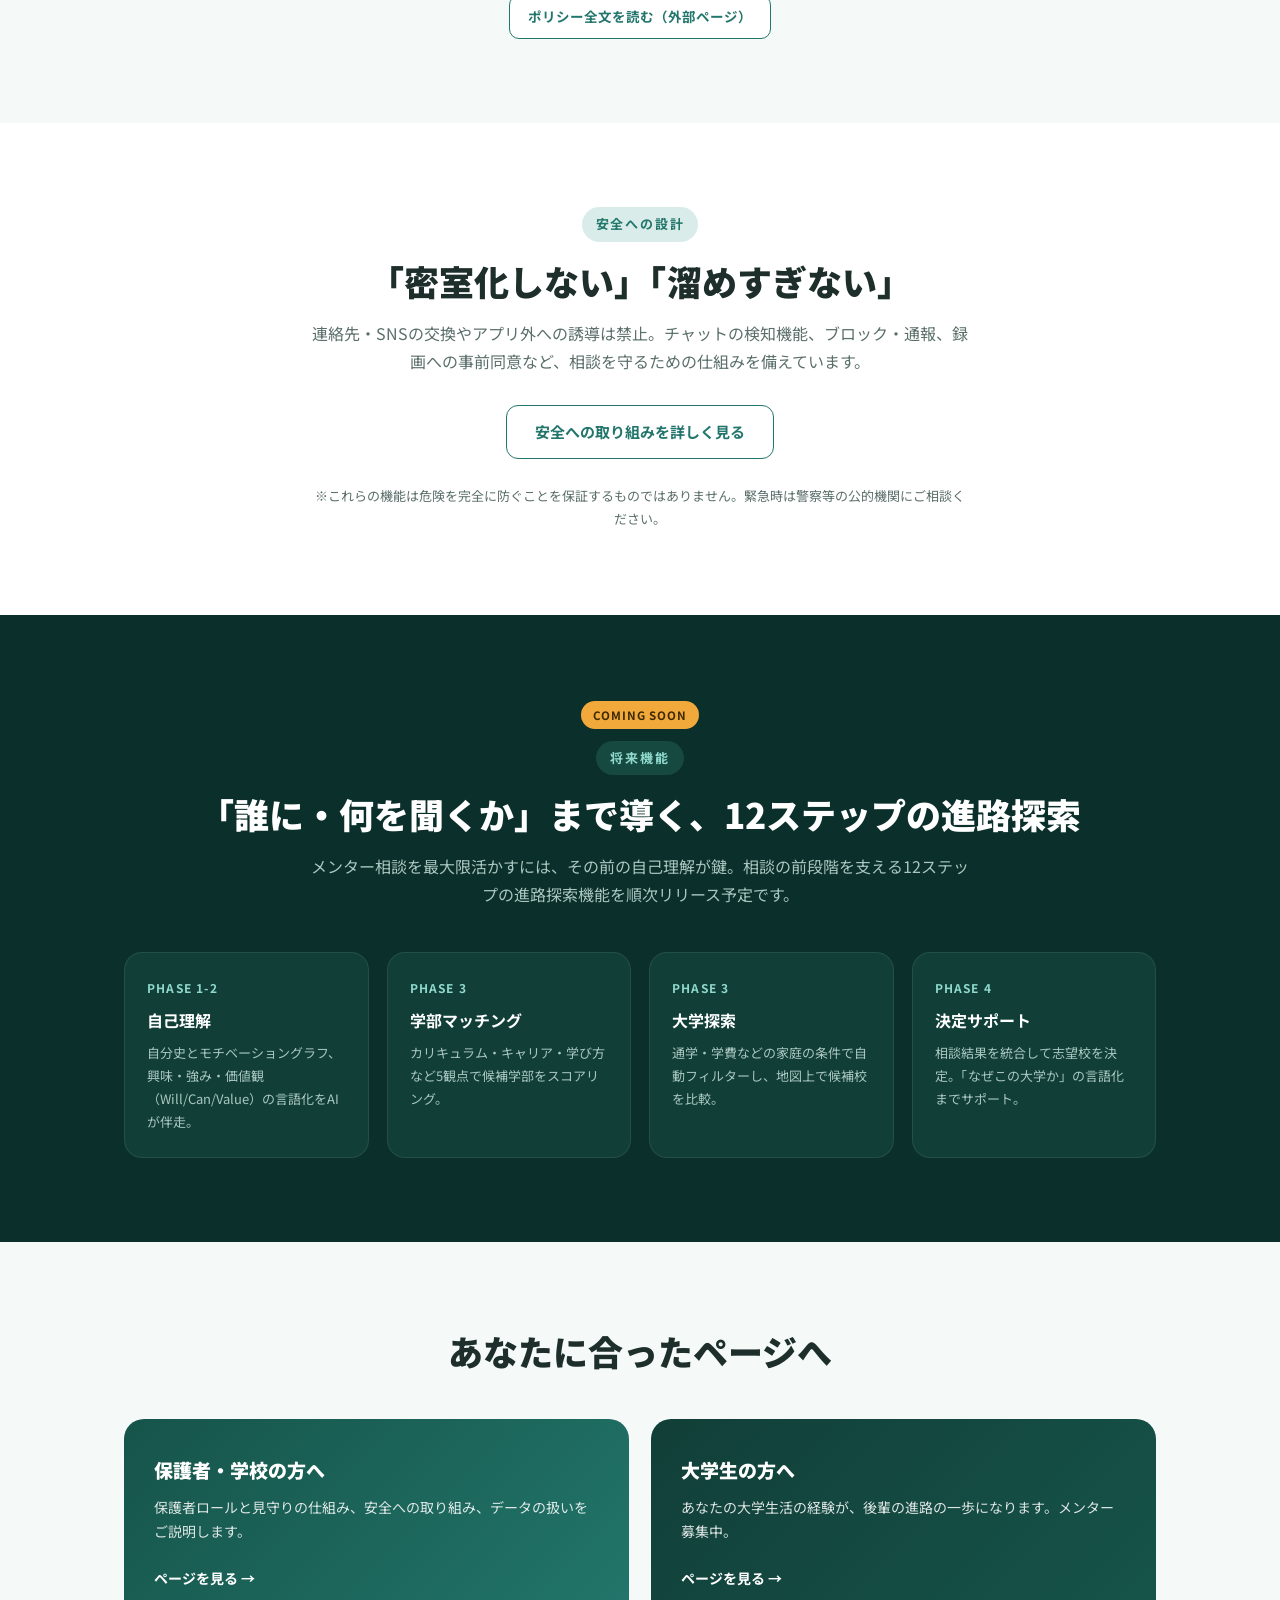
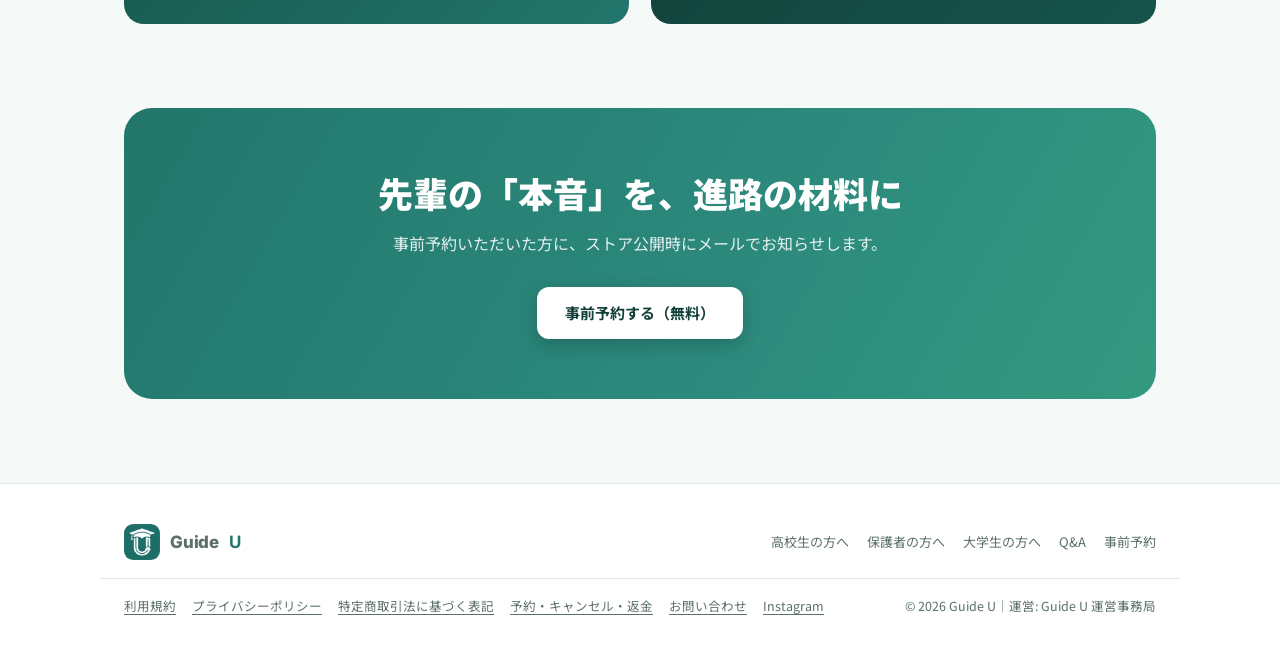
==== commit 6c8105a9: "Update index.html" ====
--- a/index.html
+++ b/index.html
@@ -94,7 +94,7 @@
       <table class="tbl">
         <tr><th data-i18n="pr_h1">種別</th><th data-i18n="pr_h2">価格（税込）</th></tr>
         <tr><td data-i18n="pr_r1">チャット相談</td><td class="em" data-i18n="pr_r1v">1,500円／30分</td></tr>
-        <tr><td data-i18n="pr_r2">ビデオ相談</td><td class="em" data-i18n="pr_r2v">2,500円／30分</td></tr>
+        <tr><td data-i18n="pr_r2">ビデオ相談</td><td class="em" data-i18n="pr_r2v">2,000円／30分</td></tr>
       </table>
     </div>
     <ul class="notes">
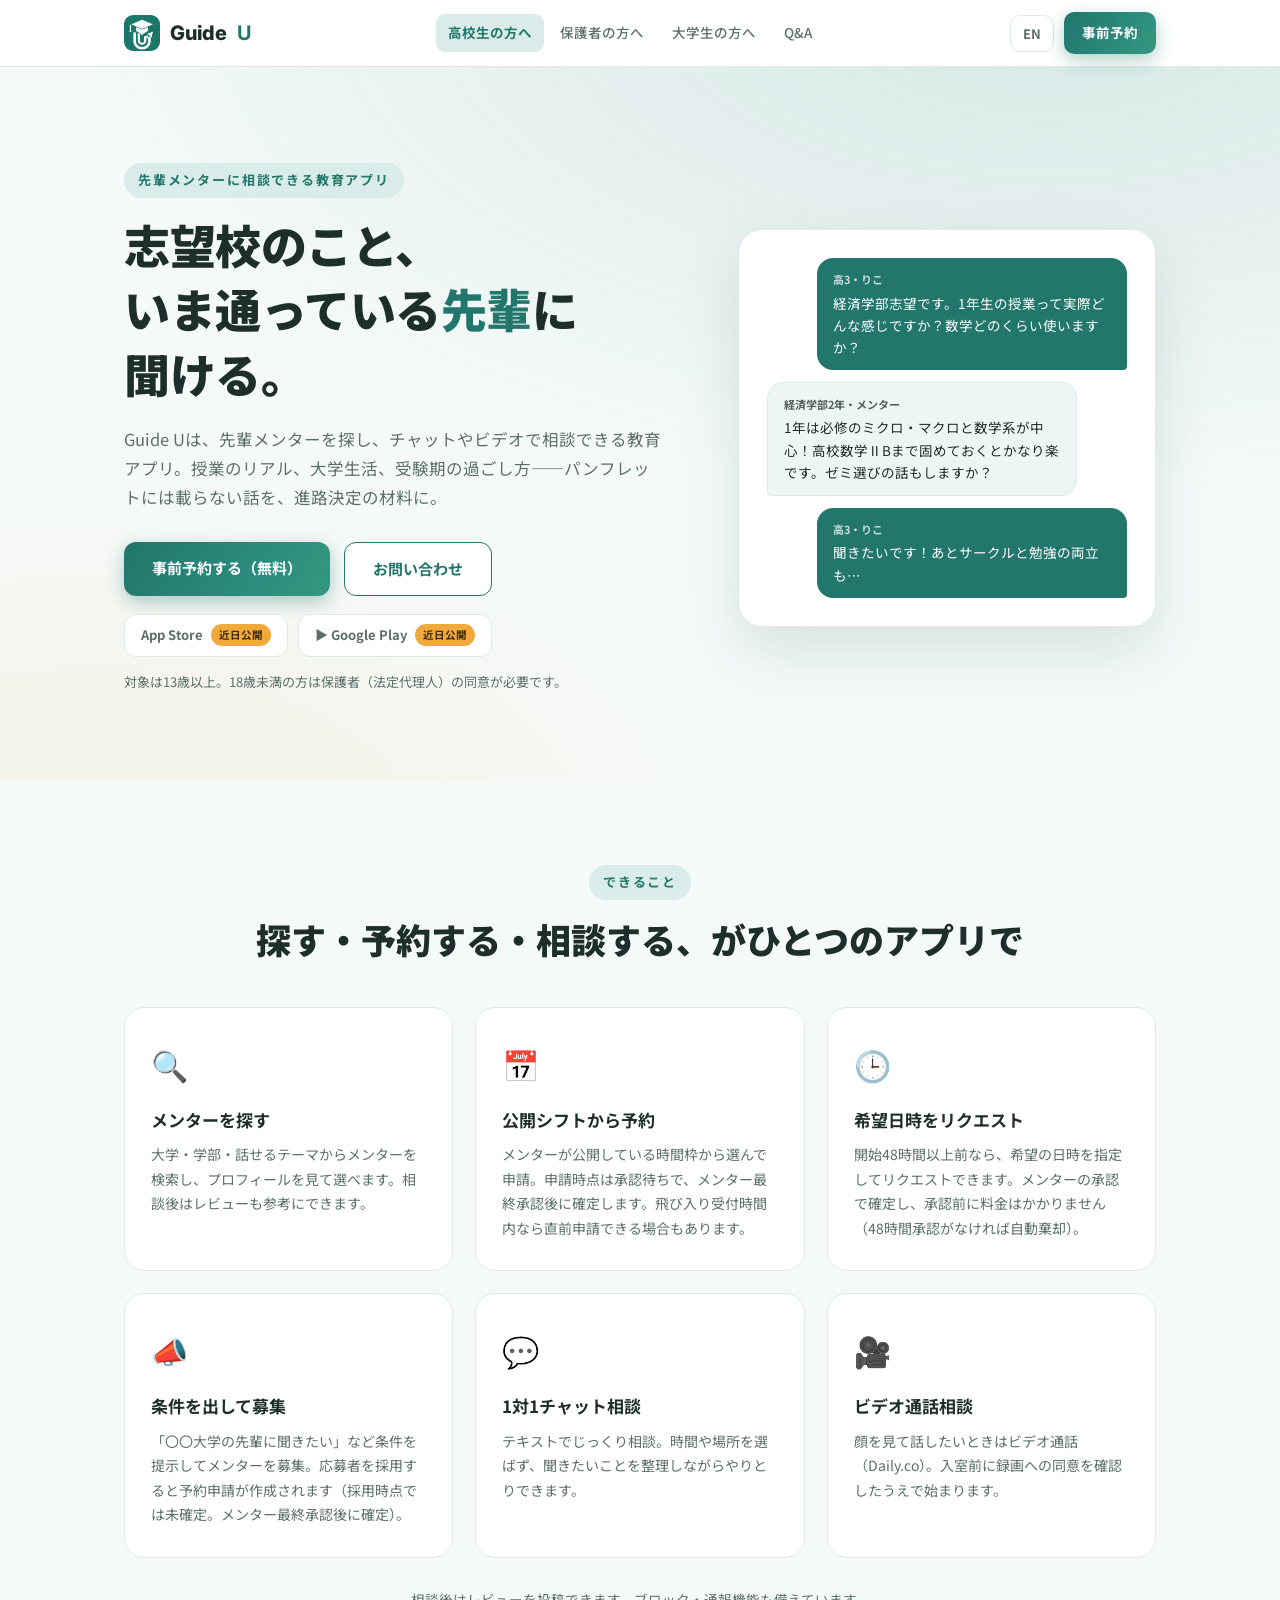
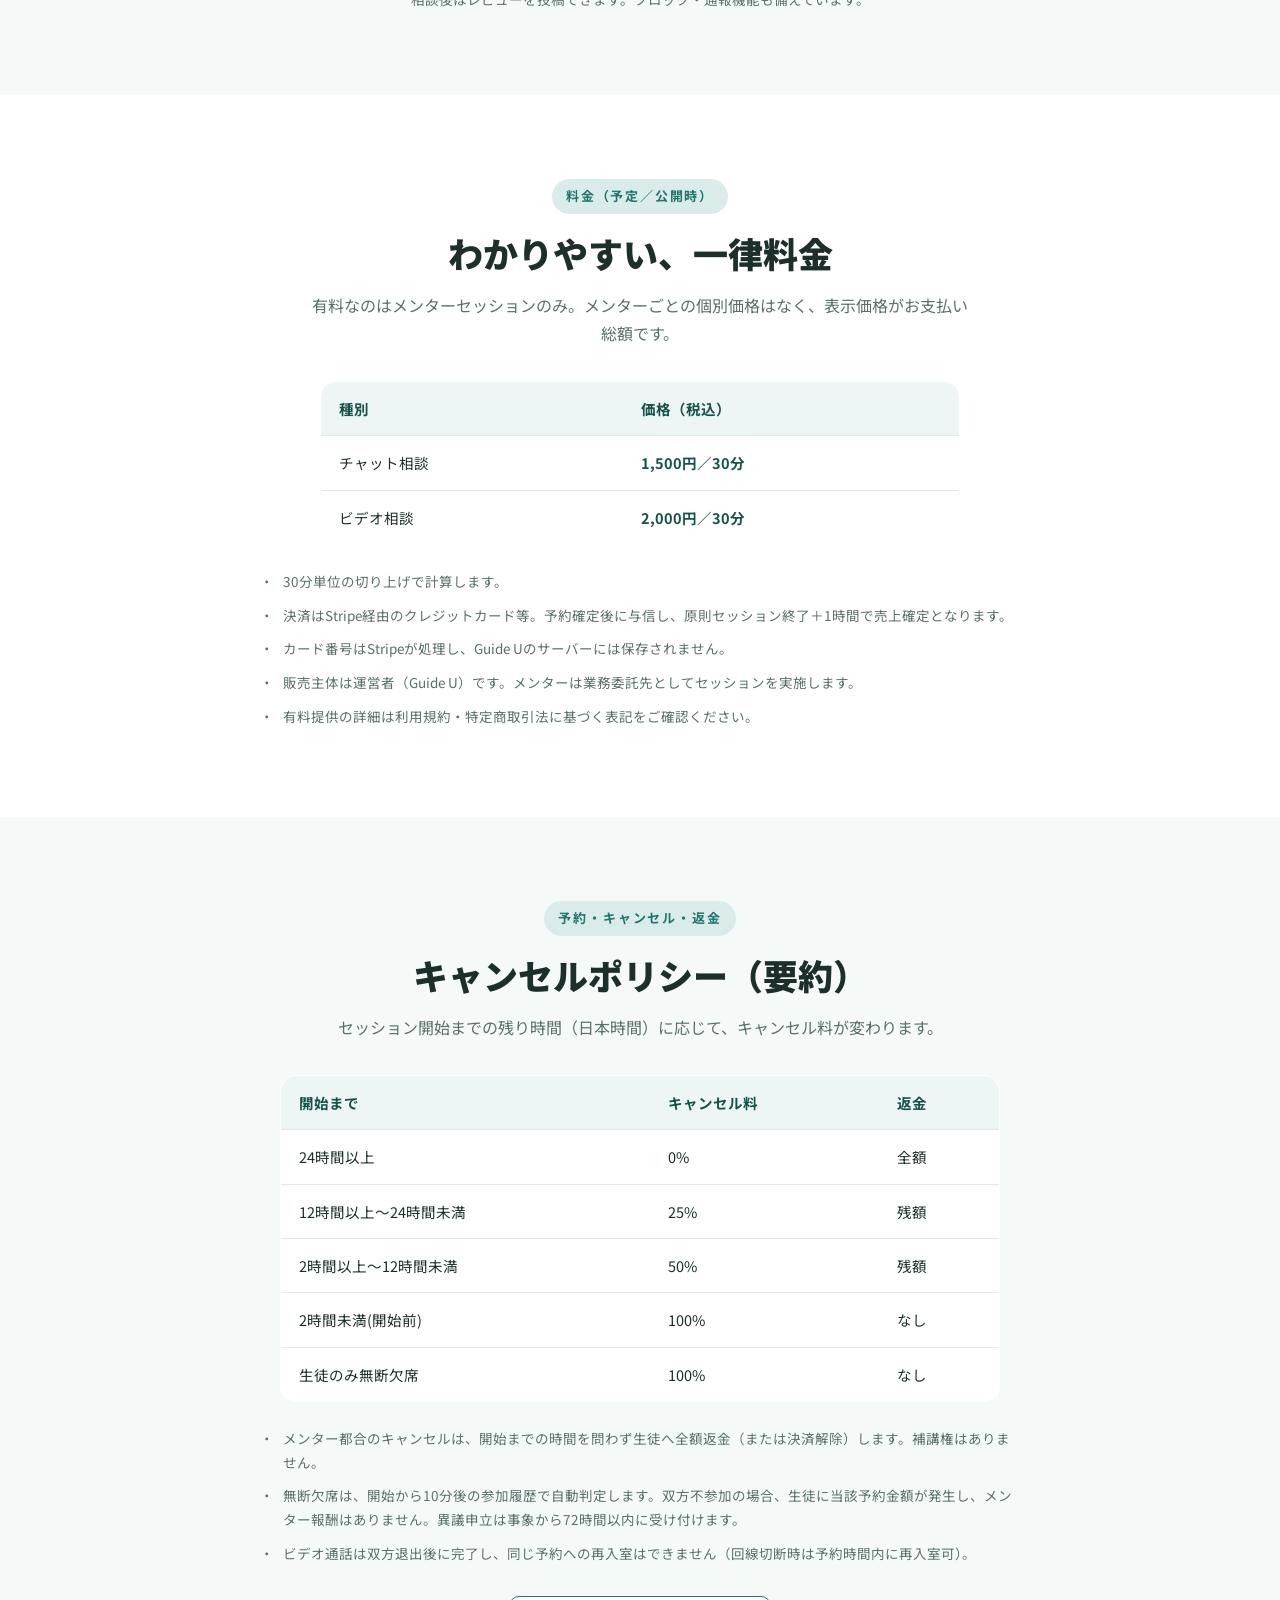
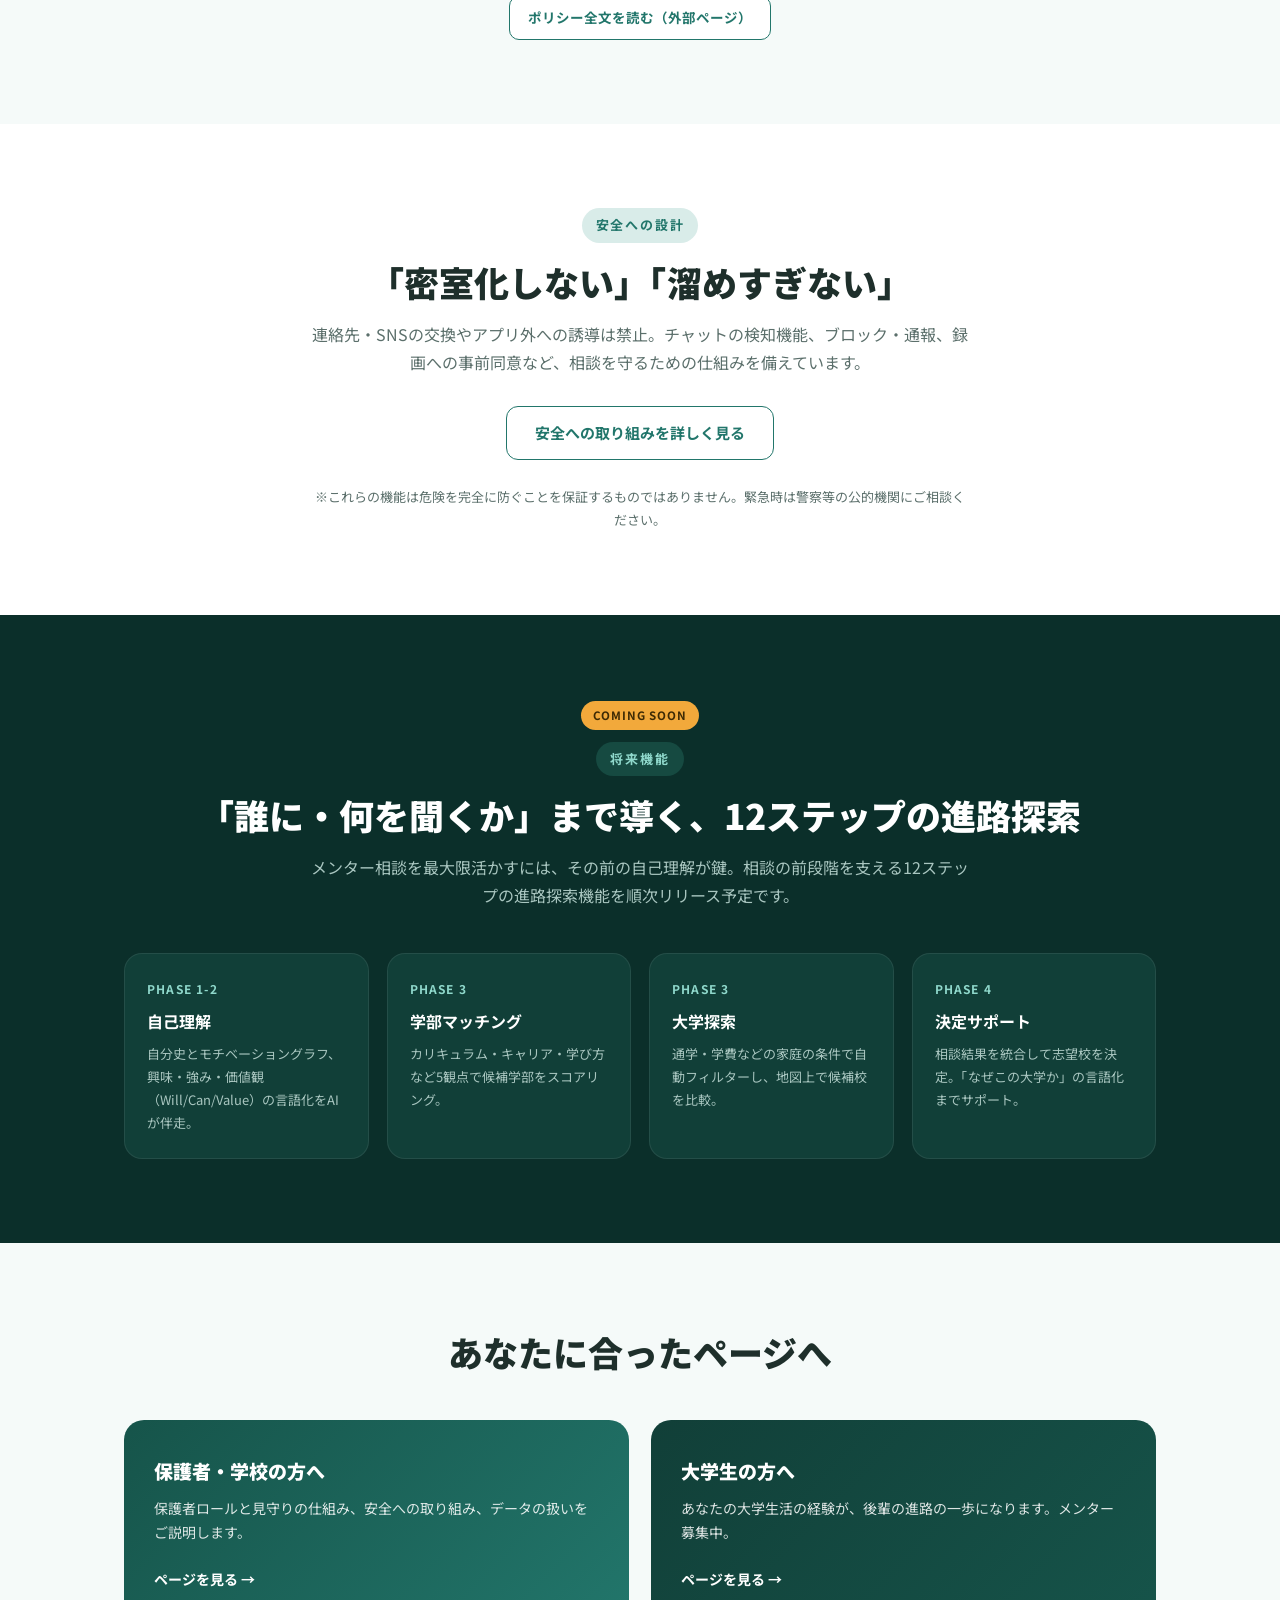
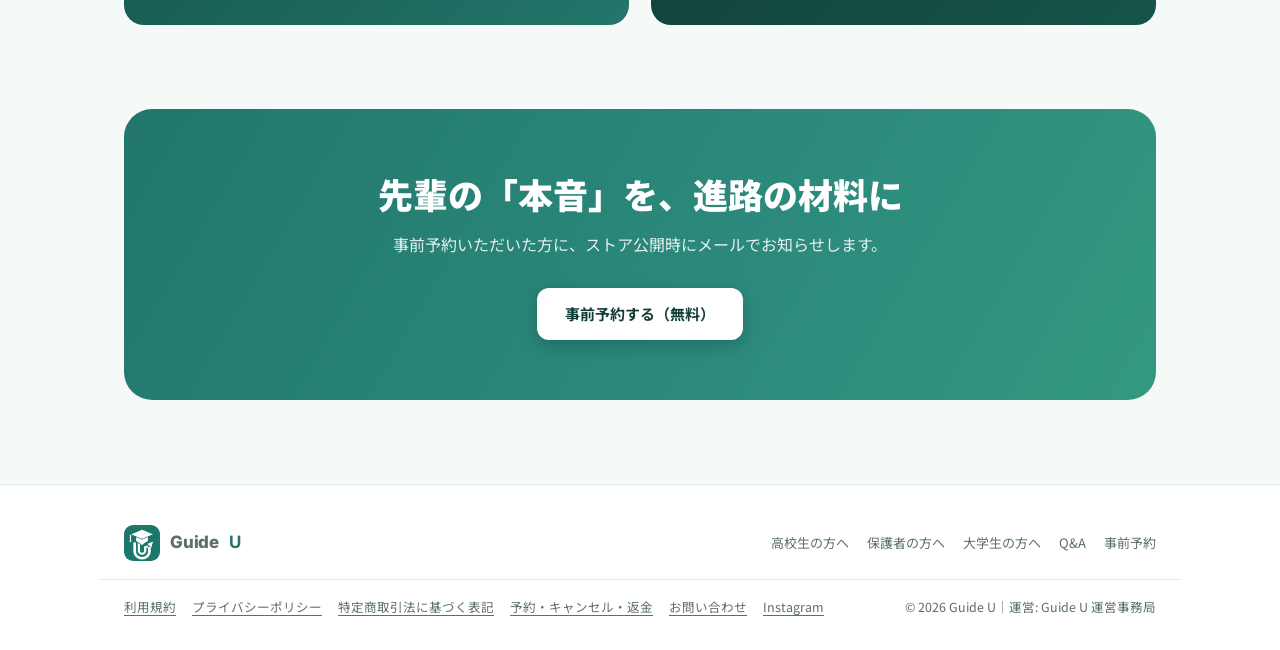
==== commit 6b4df91c: "Update public site copy to match current legal policy Align FAQ/pricing/booking summary with MoR pri" ====
--- a/index.html
+++ b/index.html
@@ -75,9 +75,9 @@
     <h2 data-i18n="ft_title">探す・予約する・相談する、がひとつのアプリで</h2>
     <div class="cards">
       <div class="card"><div class="ico">🔍</div><h3 data-i18n="ft1_t">メンターを探す</h3><p data-i18n="ft1_b">大学・学部・話せるテーマからメンターを検索し、プロフィールを見て選べます。相談後はレビューも参考にできます。</p></div>
-      <div class="card"><div class="ico">📅</div><h3 data-i18n="ft2_t">公開シフトから予約</h3><p data-i18n="ft2_b">メンターが公開している時間枠から選んで予約。条件を満たせば選択した時点で確定します。飛び入り受付時間内なら直前予約ができる場合もあります。</p></div>
+      <div class="card"><div class="ico">📅</div><h3 data-i18n="ft2_t">公開シフトから予約</h3><p data-i18n="ft2_b">メンターが公開している時間枠から選んで申請。申請時点は承認待ちで、メンター最終承認後に確定します。飛び入り受付時間内なら直前申請できる場合もあります。</p></div>
       <div class="card"><div class="ico">🕒</div><h3 data-i18n="ft3_t">希望日時をリクエスト</h3><p data-i18n="ft3_b">開始48時間以上前なら、希望の日時を指定してリクエストできます。メンターの承認で確定し、承認前に料金はかかりません（48時間承認がなければ自動棄却）。</p></div>
-      <div class="card"><div class="ico">📣</div><h3 data-i18n="ft4_t">条件を出して募集</h3><p data-i18n="ft4_b">「〇〇大学の先輩に聞きたい」など条件を提示してメンターを募集。応募してくれたメンターを採用すると予約が確定します。</p></div>
+      <div class="card"><div class="ico">📣</div><h3 data-i18n="ft4_t">条件を出して募集</h3><p data-i18n="ft4_b">「〇〇大学の先輩に聞きたい」など条件を提示してメンターを募集。応募者を採用すると予約申請が作成されます（採用時点では未確定。メンター最終承認後に確定）。</p></div>
       <div class="card"><div class="ico">💬</div><h3 data-i18n="ft5_t">1対1チャット相談</h3><p data-i18n="ft5_b">テキストでじっくり相談。時間や場所を選ばず、聞きたいことを整理しながらやりとりできます。</p></div>
       <div class="card"><div class="ico">🎥</div><h3 data-i18n="ft6_t">ビデオ通話相談</h3><p data-i18n="ft6_b">顔を見て話したいときはビデオ通話（Daily.co）。入室前に録画への同意を確認したうえで始まります。</p></div>
     </div>
@@ -99,10 +99,10 @@
     </div>
     <ul class="notes">
       <li data-i18n="pr_n1">30分単位の切り上げで計算します。</li>
-      <li data-i18n="pr_n2">決済はStripe経由のクレジットカード等を予定。予約確定後に与信し、原則セッション終了＋1時間で売上確定となります。</li>
+      <li data-i18n="pr_n2">決済はStripe経由のクレジットカード等。予約確定後に与信し、原則セッション終了＋1時間で売上確定となります。</li>
       <li data-i18n="pr_n3">カード番号はStripeが処理し、Guide Uのサーバーには保存されません。</li>
-      <li data-i18n="pr_n4">決済の準備が完了するまでの間、アプリ内で代金を請求しない場合があります。有料提供の開始時には利用規約・特定商取引法に基づく表記・本サイトを更新します。</li>
-      <li data-i18n="pr_n5">運営は収納代行・仲介であり、メンター役務の品質を保証するものではありません。</li>
+      <li data-i18n="pr_n4">販売主体は運営者（Guide U）です。メンターは業務委託先としてセッションを実施します。</li>
+      <li data-i18n="pr_n5">有料提供の詳細は利用規約・特定商取引法に基づく表記をご確認ください。</li>
     </ul>
   </div>
 </section>
@@ -123,9 +123,9 @@
       </table>
     </div>
     <ul class="notes">
-      <li data-i18n="cn_n1">メンター都合のキャンセルは、開始までの時間を問わず生徒へ全額返金（または決済解除）のうえ、補講権を1回付与します。</li>
-      <li data-i18n="cn_n2">無断欠席は、開始から10分後の参加履歴で自動判定します。異議申立は事象から72時間以内に受け付けます。</li>
-      <li data-i18n="cn_n3">ビデオ通話は明示的な終了操作で双方退出となり、同じ予約への再入室はできません。</li>
+      <li data-i18n="cn_n1">メンター都合のキャンセルは、開始までの時間を問わず生徒へ全額返金（または決済解除）します。補講権はありません。</li>
+      <li data-i18n="cn_n2">無断欠席は、開始から10分後の参加履歴で自動判定します。双方不参加の場合、生徒に当該予約金額が発生し、メンター報酬はありません。異議申立は事象から72時間以内に受け付けます。</li>
+      <li data-i18n="cn_n3">ビデオ通話は双方退出後に完了し、同じ予約への再入室はできません（回線切断時は予約時間内に再入室可）。</li>
     </ul>
     <div style="margin-top:26px">
       <a href="#" data-form="booking" class="btn btn-ghost btn-sm" data-i18n="cn_link">ポリシー全文を読む（外部ページ）</a>
@@ -227,9 +227,9 @@
   ft_kicker:"What you can do",
   ft_title:"Find, book, and consult — all in one app",
   ft1_t:"Find a mentor", ft1_b:"Search mentors by university, faculty, and topics, browse profiles, and check reviews from past consultations.",
-  ft2_t:"Book from open slots", ft2_b:"Pick from time slots mentors have published. If conditions are met, your booking is confirmed the moment you select. Last-minute booking may be possible during walk-in hours.",
+  ft2_t:"Book from open slots", ft2_b:"Request a published mentor time slot. Requests start as pending and are confirmed only after the mentor's final approval. Last-minute requests may be possible during walk-in hours.",
   ft3_t:"Request your own time", ft3_b:"48+ hours before the start, you can request a specific date and time. It's confirmed when the mentor approves — no charge before approval (auto-declined if unapproved for 48 hours).",
-  ft4_t:"Post a request", ft4_b:"State your conditions — e.g. “I want to hear from a senpai at X University” — and recruit mentors. Hiring an applicant confirms the booking.",
+  ft4_t:"Post a request", ft4_b:"State your conditions — e.g. “I want to hear from a senpai at X University” — and recruit mentors. Hiring an applicant creates a pending booking request (not confirmed until the mentor's final approval).",
   ft5_t:"1-on-1 chat", ft5_b:"Take your time consulting over text — anywhere, anytime, organizing your questions as you go.",
   ft6_t:"Video consultations", ft6_b:"When you want to talk face to face, use video calls (Daily.co). Calls start only after recording consent is confirmed before entry.",
   ft_note:"After a session you can post a review. Block and report functions are also built in.",
@@ -242,8 +242,8 @@
   pr_n1:"Time is billed in 30-minute units, rounded up.",
   pr_n2:"Payment is planned via Stripe (credit card etc.). Authorization occurs after booking confirmation; the charge is finalized about 1 hour after the session ends, as a rule.",
   pr_n3:"Card numbers are processed by Stripe and never stored on Guide U servers.",
-  pr_n4:"Until payment processing is ready, we may not charge fees in the app. When paid service begins, the Terms, the Commercial Transactions Act disclosure, and this site will be updated.",
-  pr_n5:"Guide U acts as a payment collection agent and intermediary, and does not guarantee the quality of mentors' services.",
+  pr_n4:"Guide U is the merchant of record. Mentors deliver sessions as independent contractors.",
+  pr_n5:"See the Terms and the Commercial Transactions Act disclosure for full paid-service details.",
   cn_kicker:"Booking, cancellation & refunds",
   cn_title:"Cancellation policy (summary)",
   cn_lead:"Cancellation fees depend on the time remaining before the session starts (Japan time).",
@@ -253,9 +253,9 @@
   cn_r3:"2 to 12 hours", cn_r3a:"50%", cn_r3b:"Remainder",
   cn_r4:"Under 2 hours (before start)", cn_r4a:"100%", cn_r4b:"None",
   cn_r5:"Student no-show", cn_r5a:"100%", cn_r5b:"None",
-  cn_n1:"If a mentor cancels for their own reasons, the student receives a full refund (or payment release) plus one make-up session credit, regardless of how close to the start time.",
-  cn_n2:"No-shows are determined automatically from attendance records 10 minutes after the start time. Disputes are accepted within 72 hours of the event.",
-  cn_n3:"Video calls end for both parties with an explicit end action; re-entry to the same booking is not possible.",
+  cn_n1:"If a mentor cancels for their own reasons, the student receives a full refund (or payment release) only — no make-up credit — regardless of how close to the start time.",
+  cn_n2:"No-shows are determined automatically from attendance records 10 minutes after the start time. If both parties no-show, the student is charged the booking amount and the mentor is unpaid. Disputes are accepted within 72 hours of the event.",
+  cn_n3:"Video calls complete after both parties leave; re-entry to the same booking is not possible (re-entry after a disconnect is allowed within the booked window).",
   cn_link:"Read the full policy (external page)",
   sf_kicker:"Designed for safety",
   sf_title:"No closed rooms. No hoarding data.",
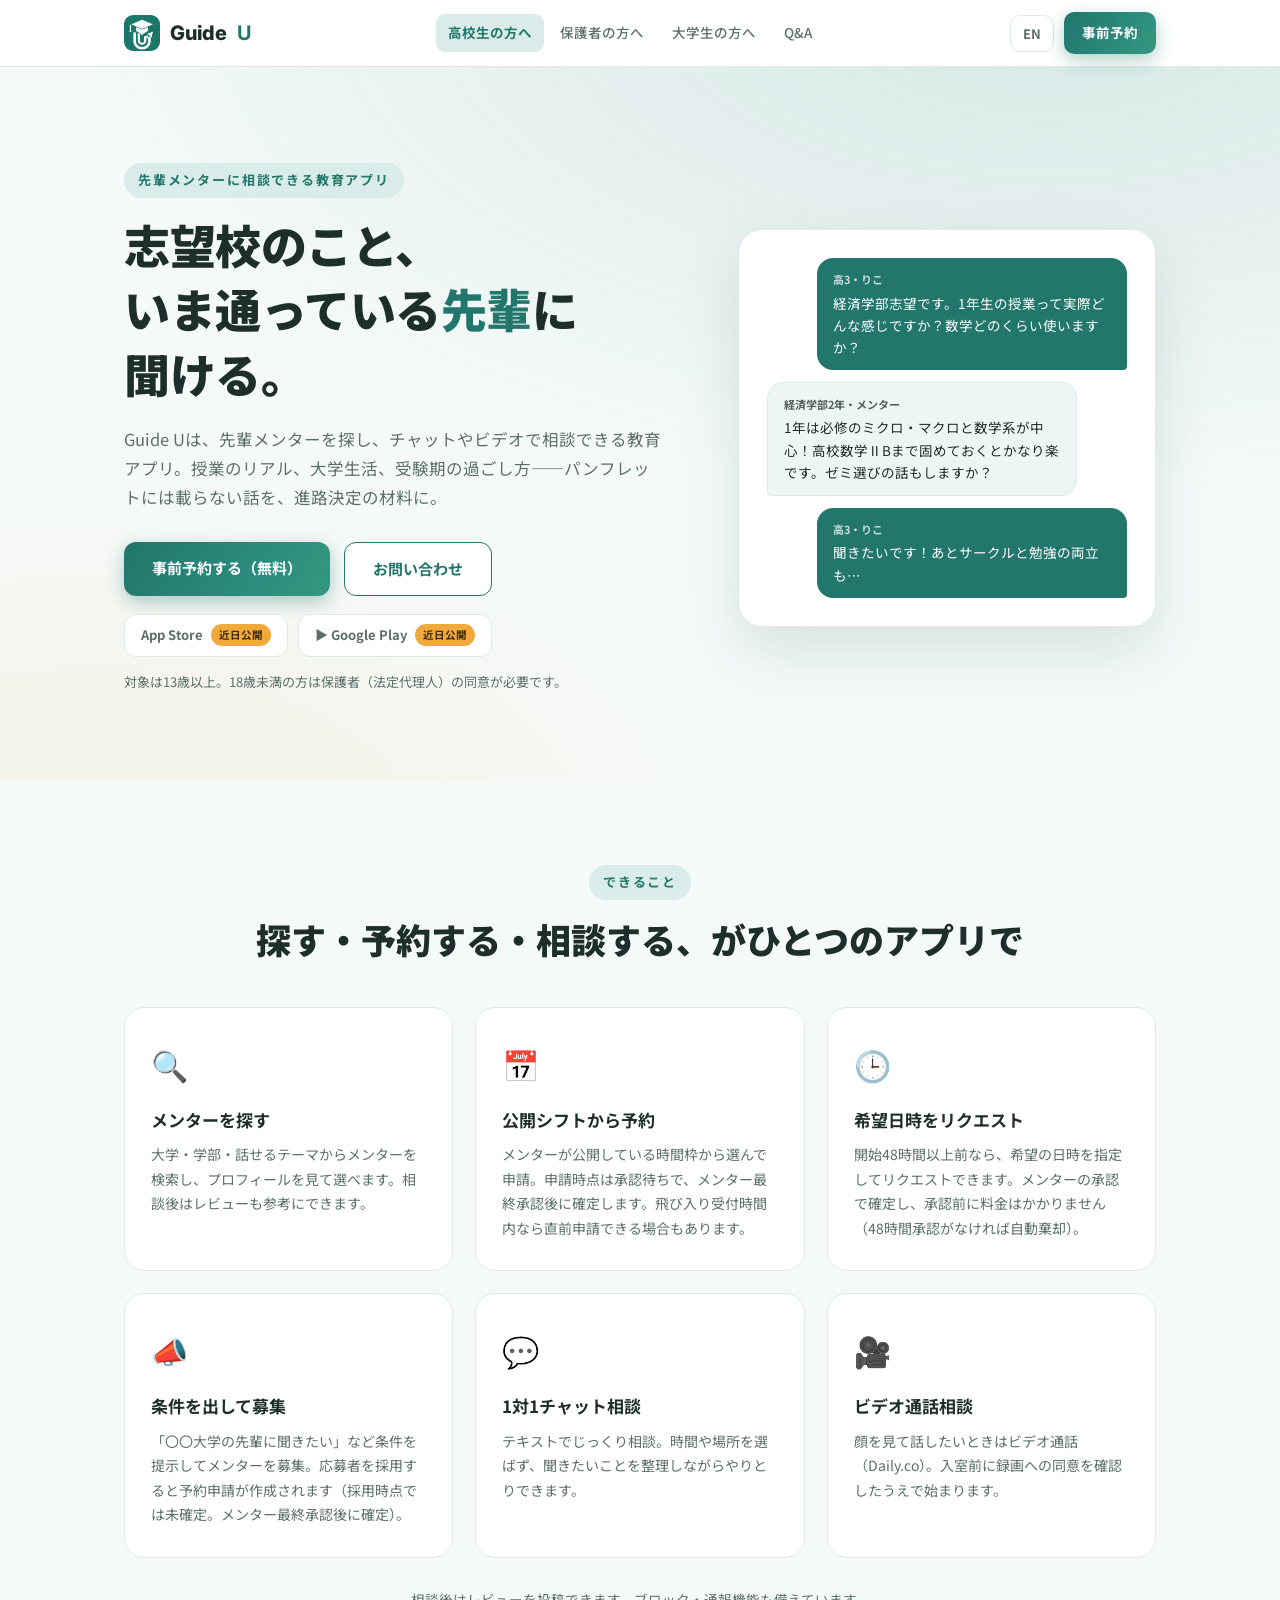
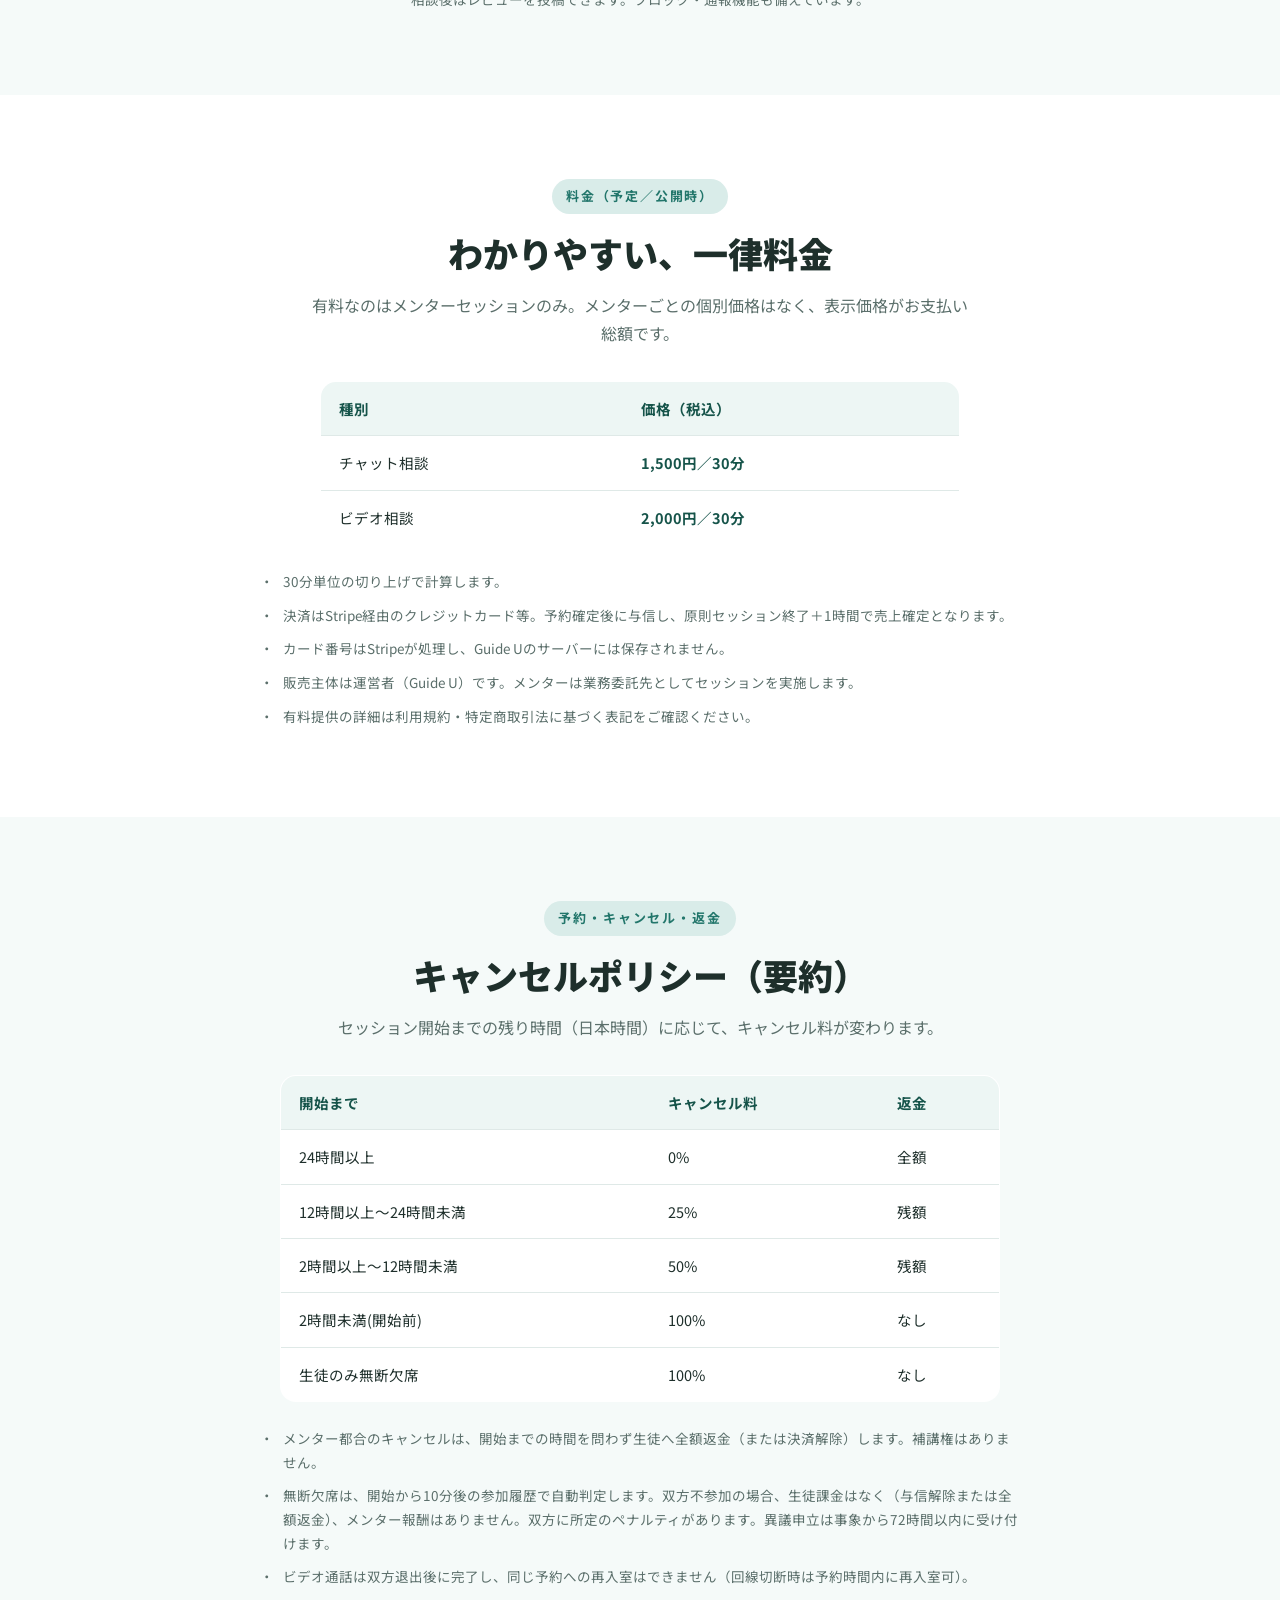
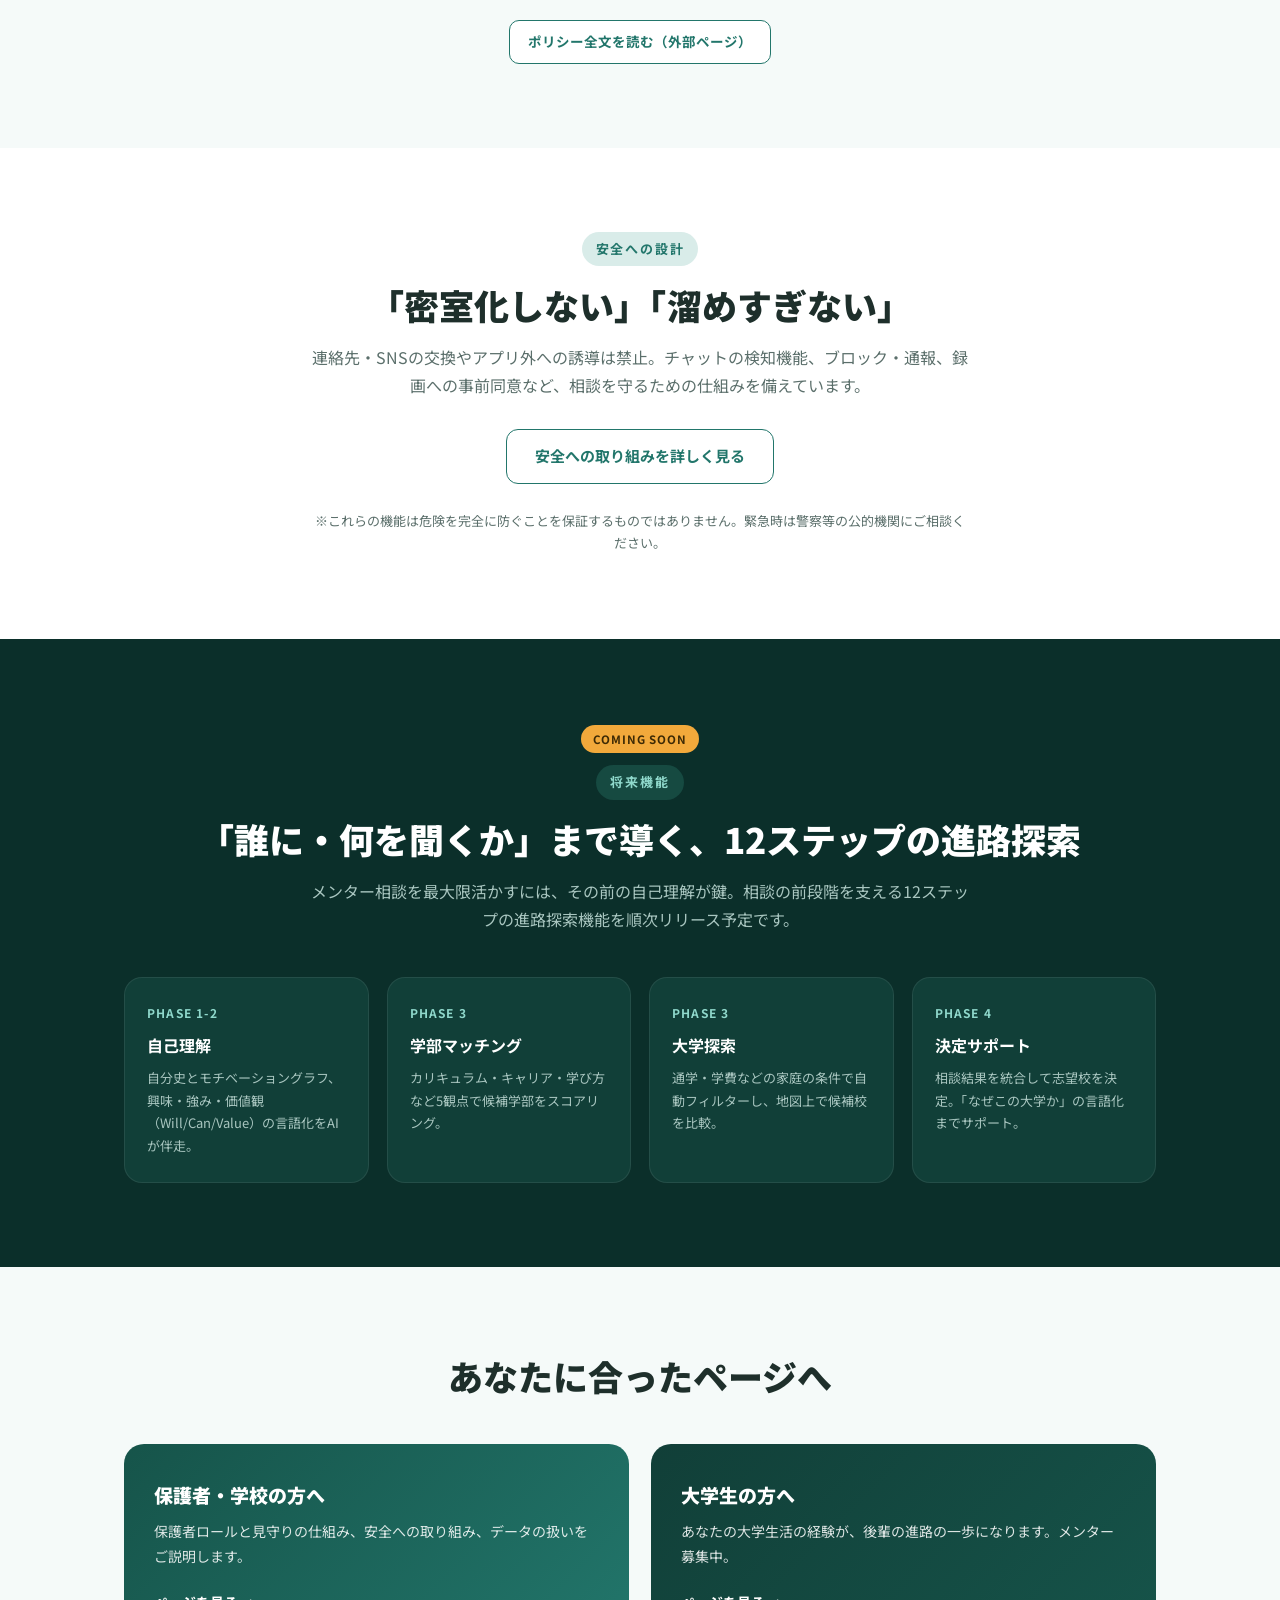
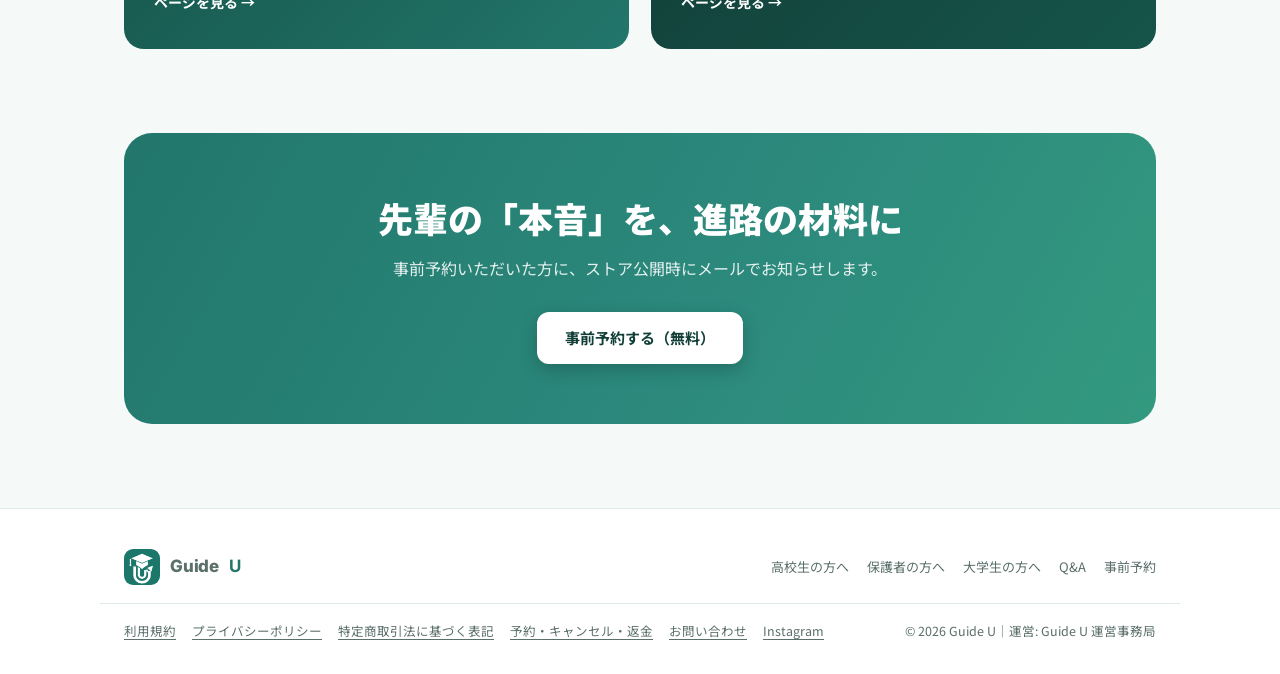
==== commit 97432a16: "Restore both no-show: student ¥0 with mutual penalties Align marketing copy with booking policy (rel" ====
--- a/index.html
+++ b/index.html
@@ -124,7 +124,7 @@
     </div>
     <ul class="notes">
       <li data-i18n="cn_n1">メンター都合のキャンセルは、開始までの時間を問わず生徒へ全額返金（または決済解除）します。補講権はありません。</li>
-      <li data-i18n="cn_n2">無断欠席は、開始から10分後の参加履歴で自動判定します。双方不参加の場合、生徒に当該予約金額が発生し、メンター報酬はありません。異議申立は事象から72時間以内に受け付けます。</li>
+      <li data-i18n="cn_n2">無断欠席は、開始から10分後の参加履歴で自動判定します。双方不参加の場合、生徒課金はなく（与信解除または全額返金）、メンター報酬はありません。双方に所定のペナルティがあります。異議申立は事象から72時間以内に受け付けます。</li>
       <li data-i18n="cn_n3">ビデオ通話は双方退出後に完了し、同じ予約への再入室はできません（回線切断時は予約時間内に再入室可）。</li>
     </ul>
     <div style="margin-top:26px">
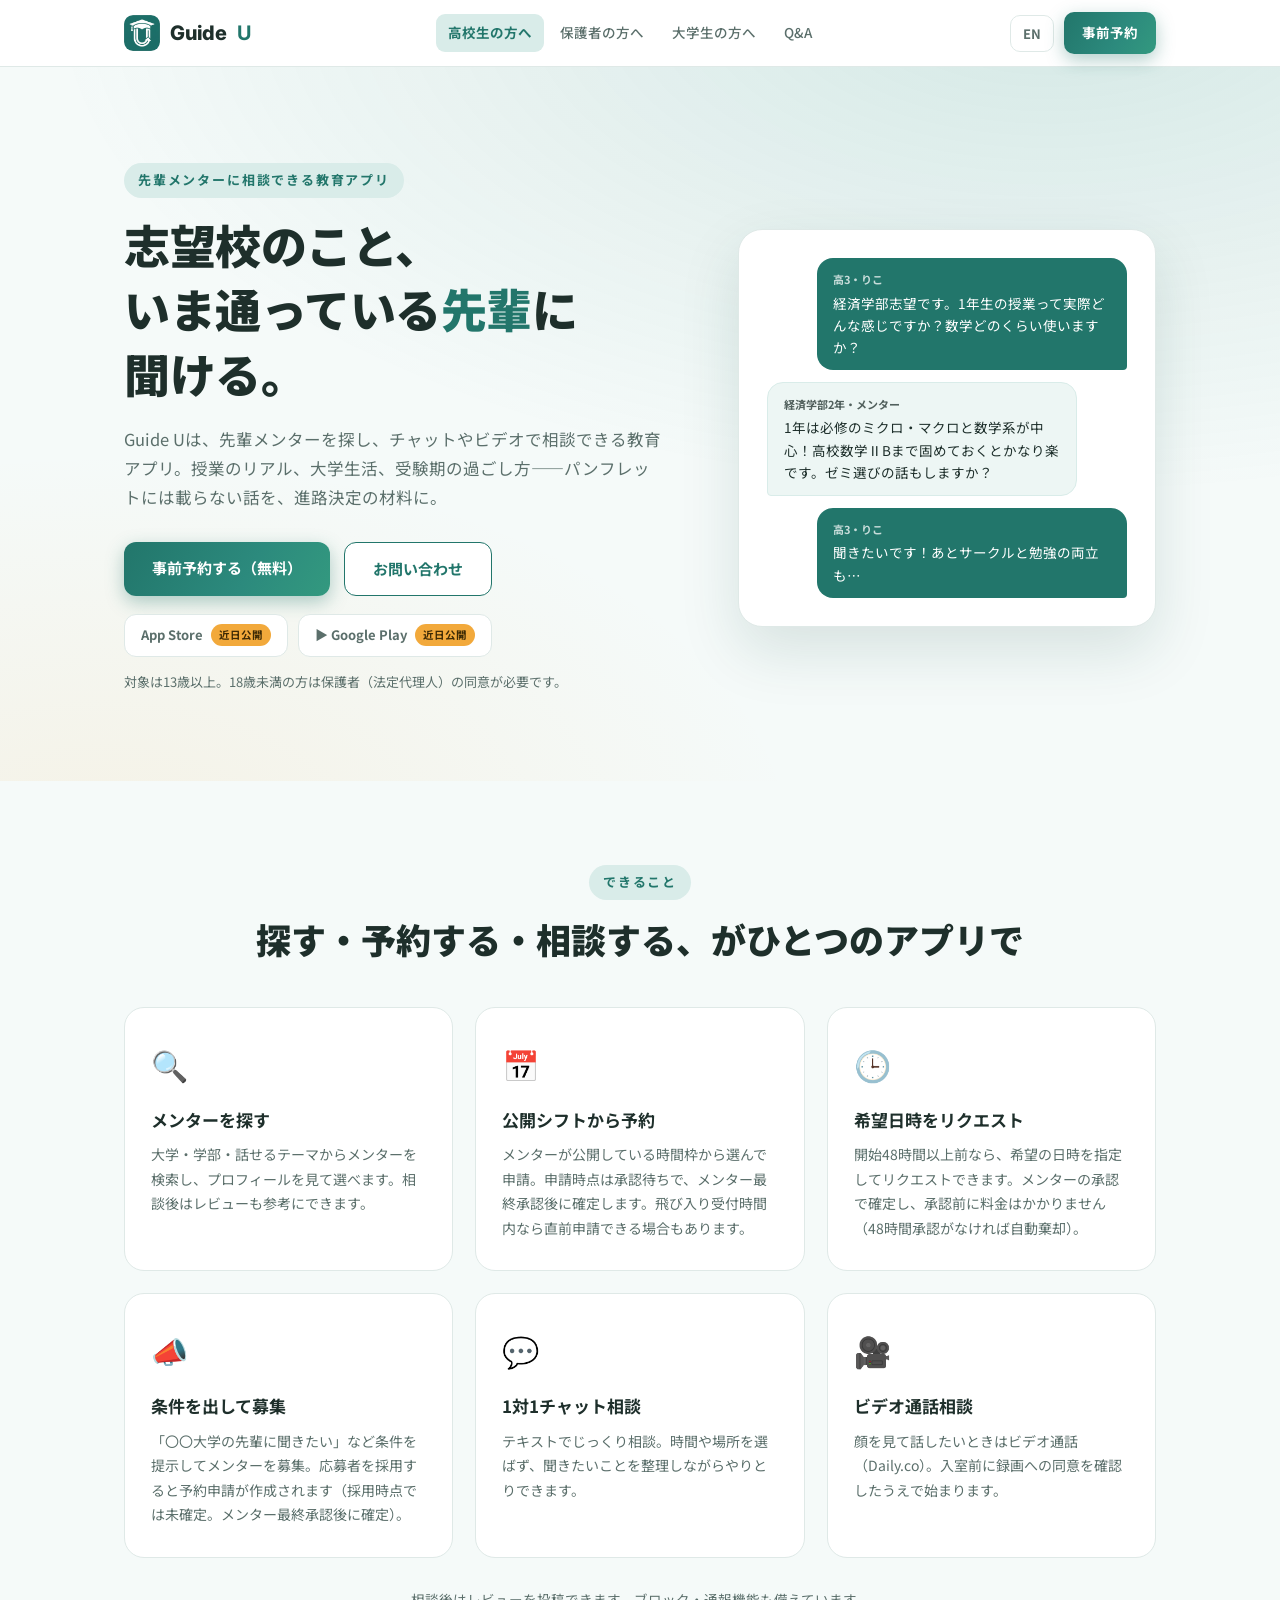
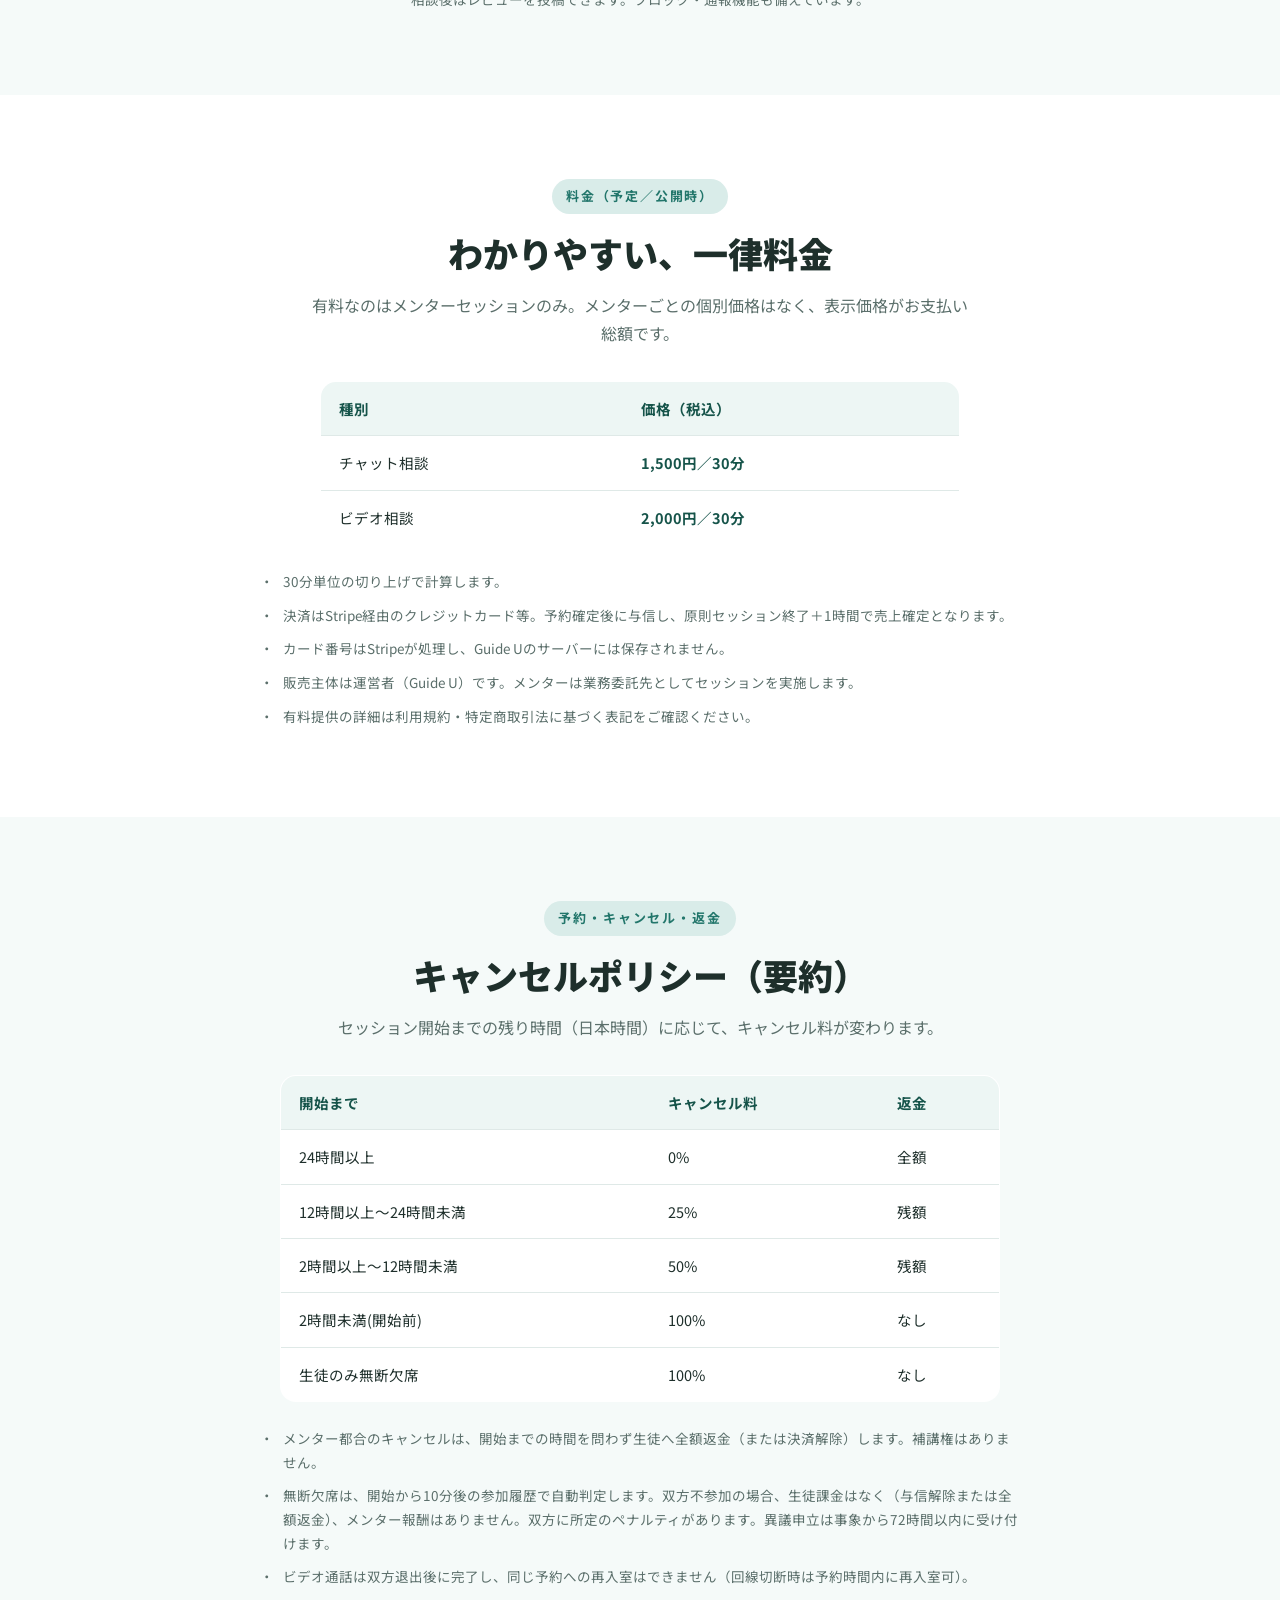
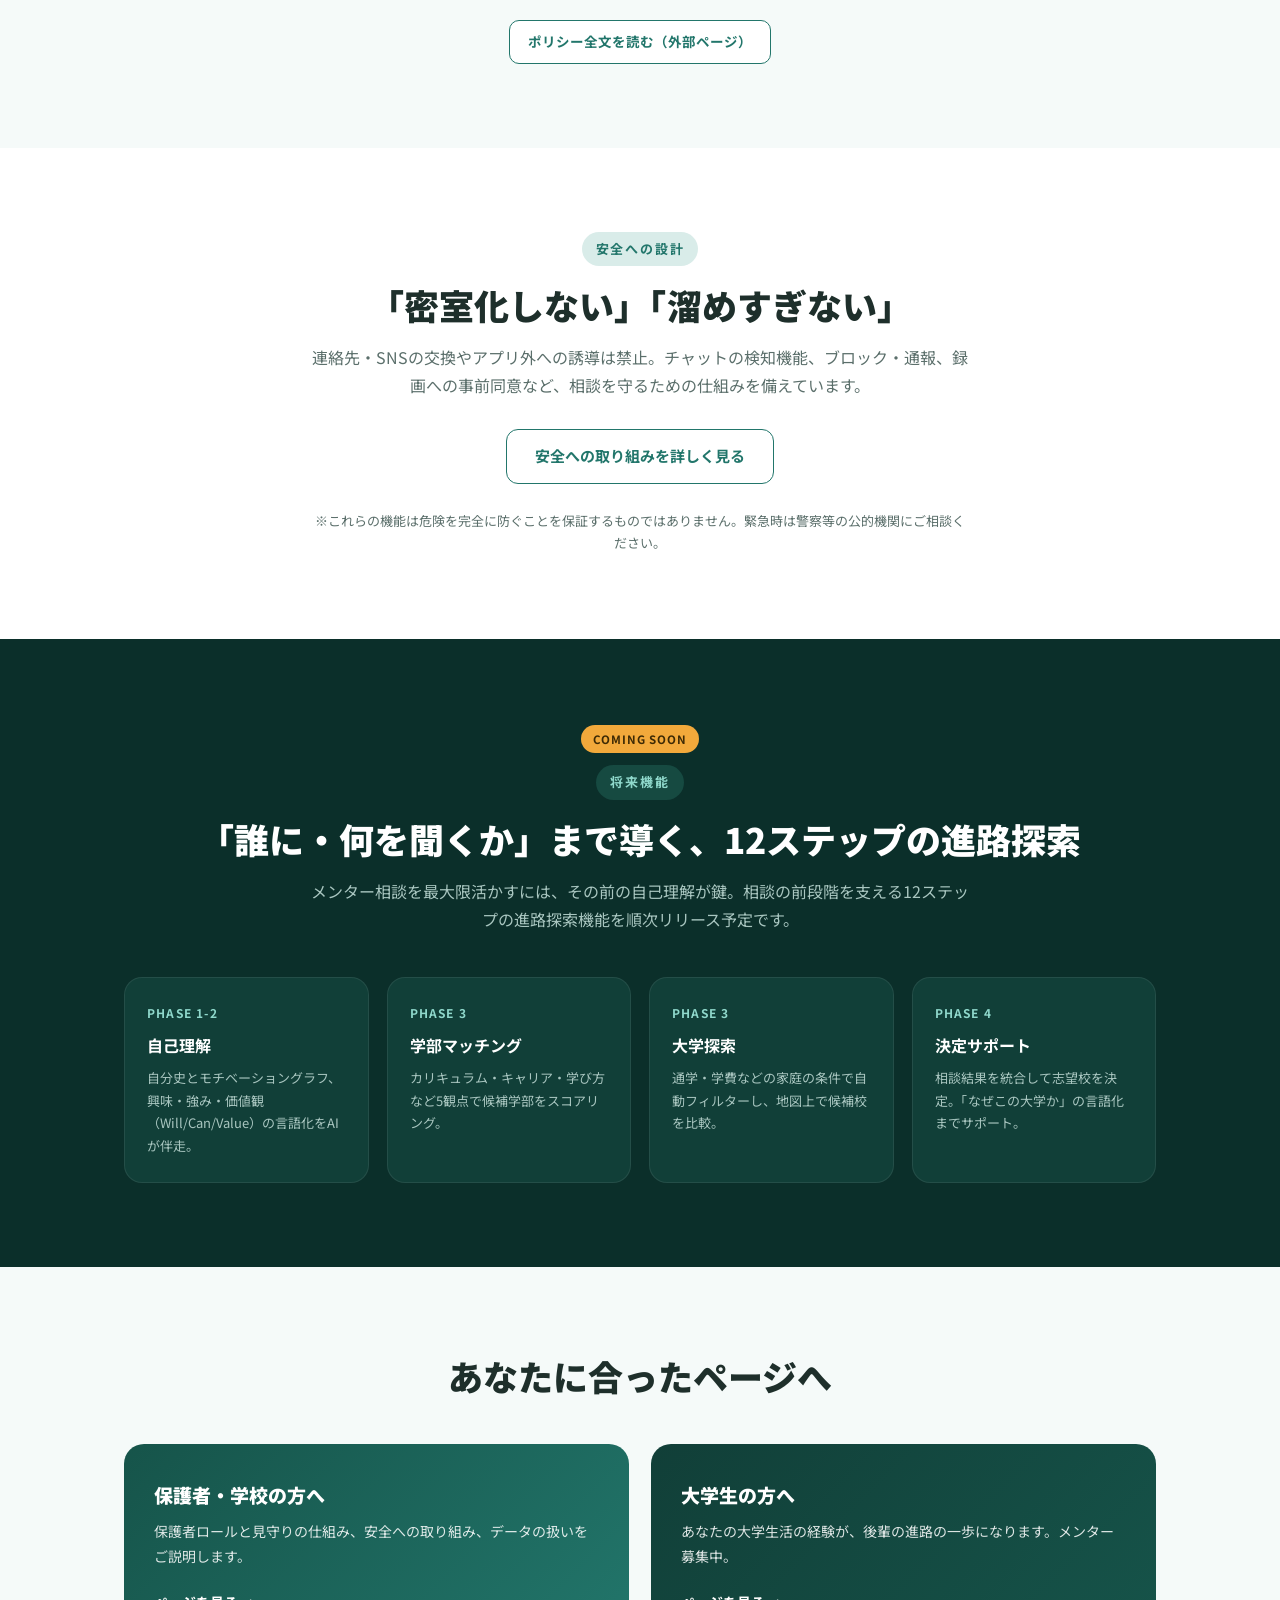
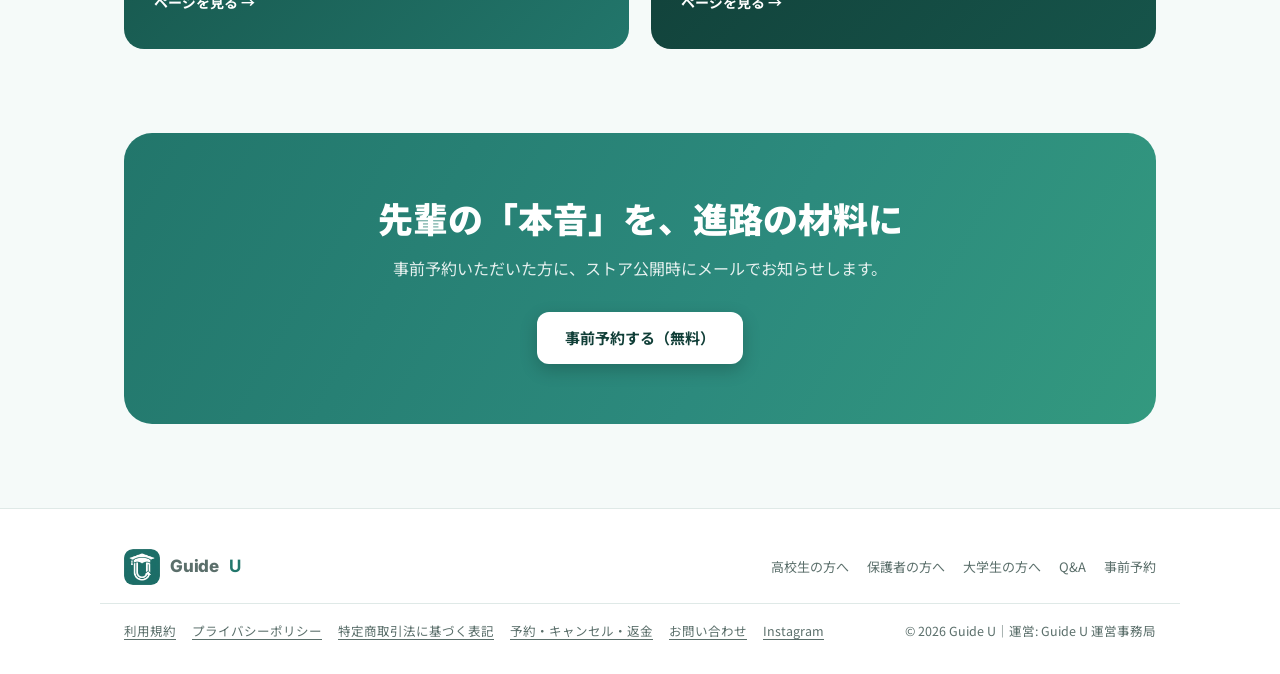
==== commit 44e483b3: "Update the public site icon to the current Guide U mark. Also align the English both-no-show copy wi" ====
--- a/index.html
+++ b/index.html
@@ -254,7 +254,7 @@
   cn_r4:"Under 2 hours (before start)", cn_r4a:"100%", cn_r4b:"None",
   cn_r5:"Student no-show", cn_r5a:"100%", cn_r5b:"None",
   cn_n1:"If a mentor cancels for their own reasons, the student receives a full refund (or payment release) only — no make-up credit — regardless of how close to the start time.",
-  cn_n2:"No-shows are determined automatically from attendance records 10 minutes after the start time. If both parties no-show, the student is charged the booking amount and the mentor is unpaid. Disputes are accepted within 72 hours of the event.",
+  cn_n2:"No-shows are determined automatically from attendance records 10 minutes after the start time. If both parties no-show, the student is not charged (authorization released or full refund), the mentor is unpaid, and both receive the set penalties. Disputes are accepted within 72 hours of the event.",
   cn_n3:"Video calls complete after both parties leave; re-entry to the same booking is not possible (re-entry after a disconnect is allowed within the booked window).",
   cn_link:"Read the full policy (external page)",
   sf_kicker:"Designed for safety",
